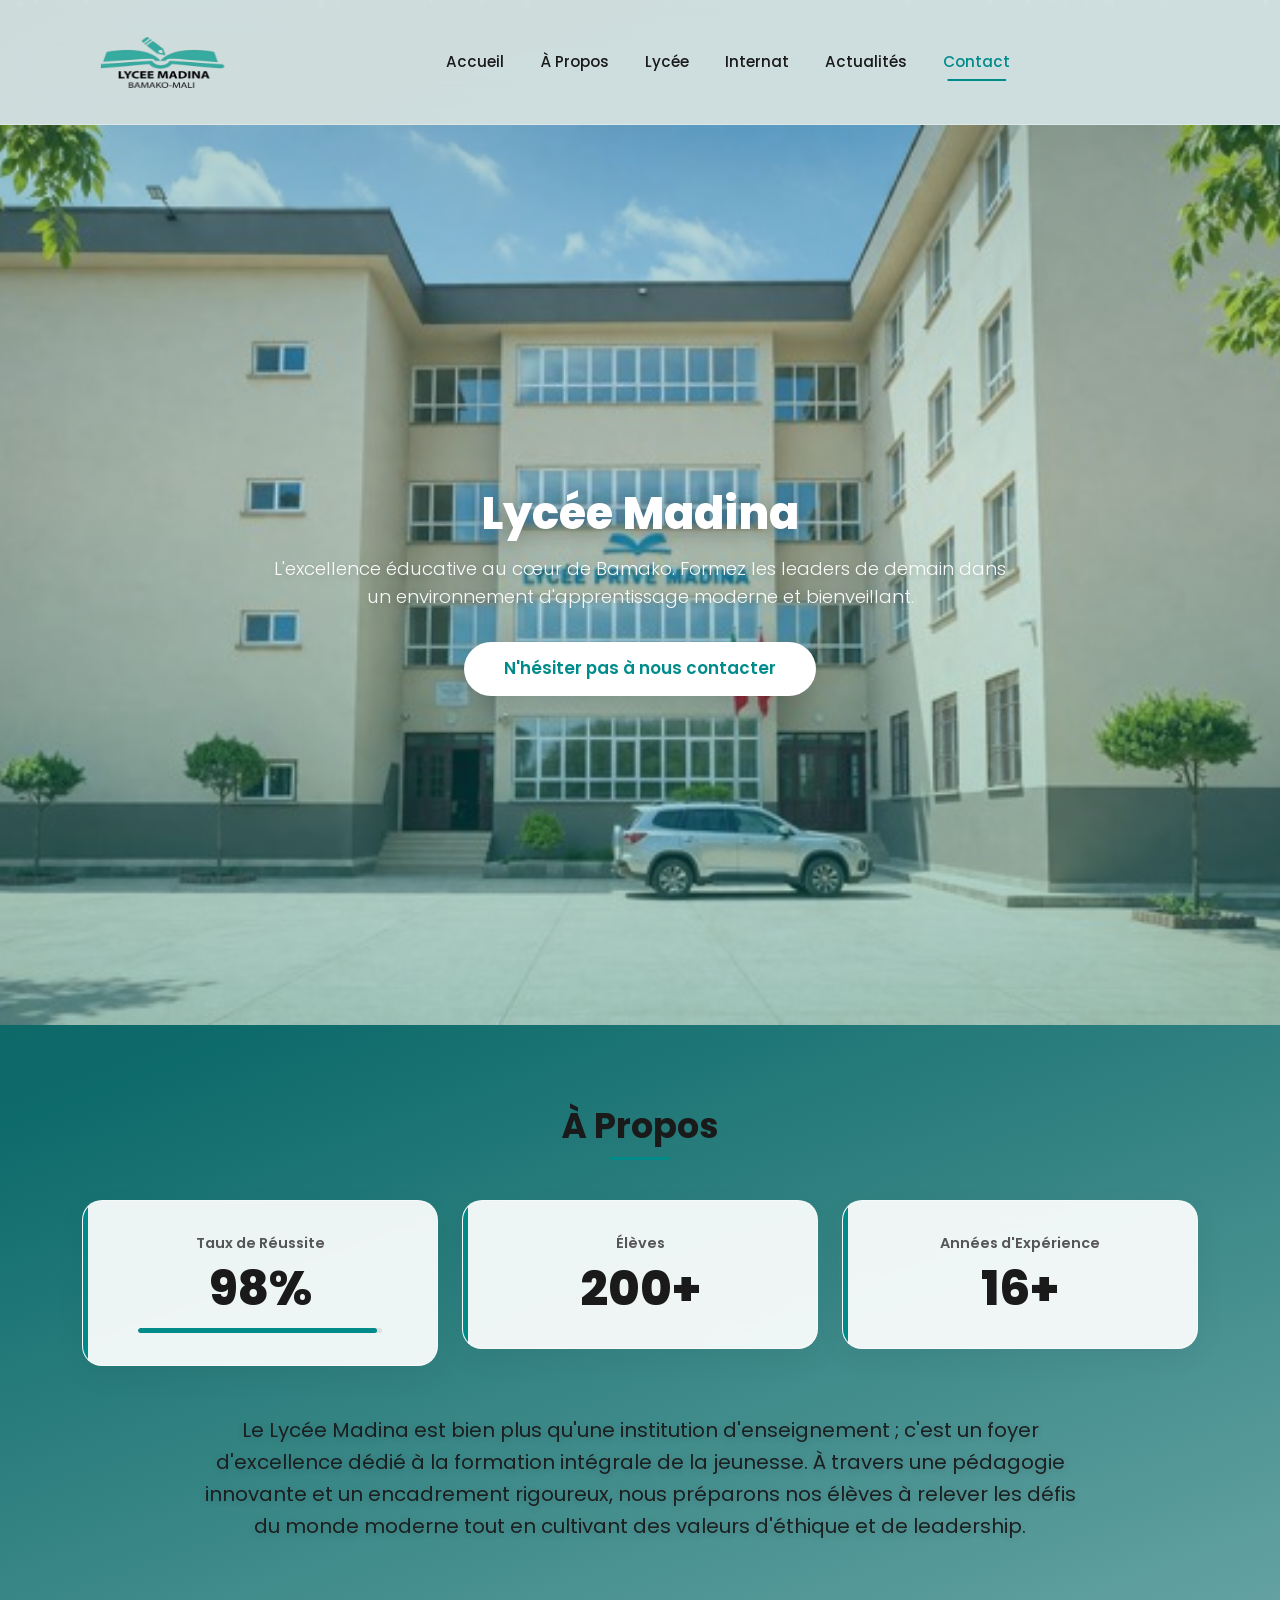
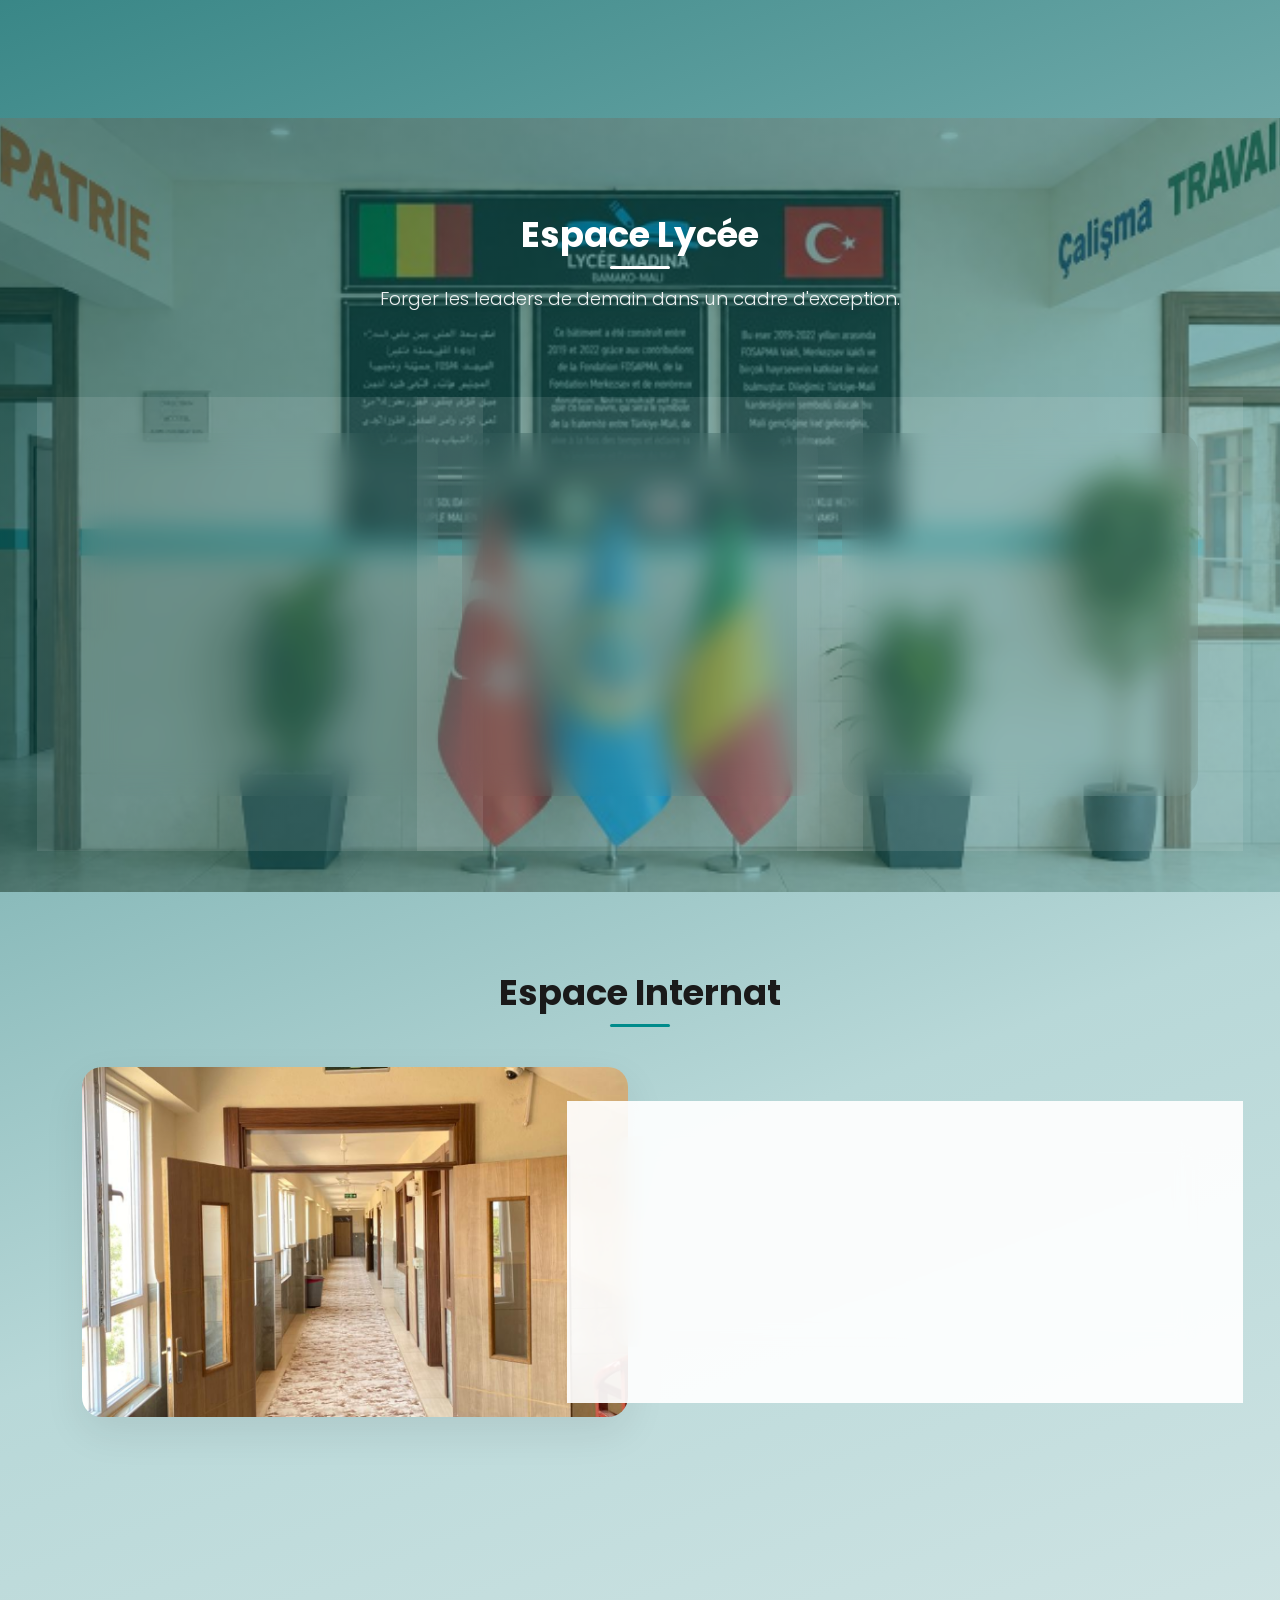
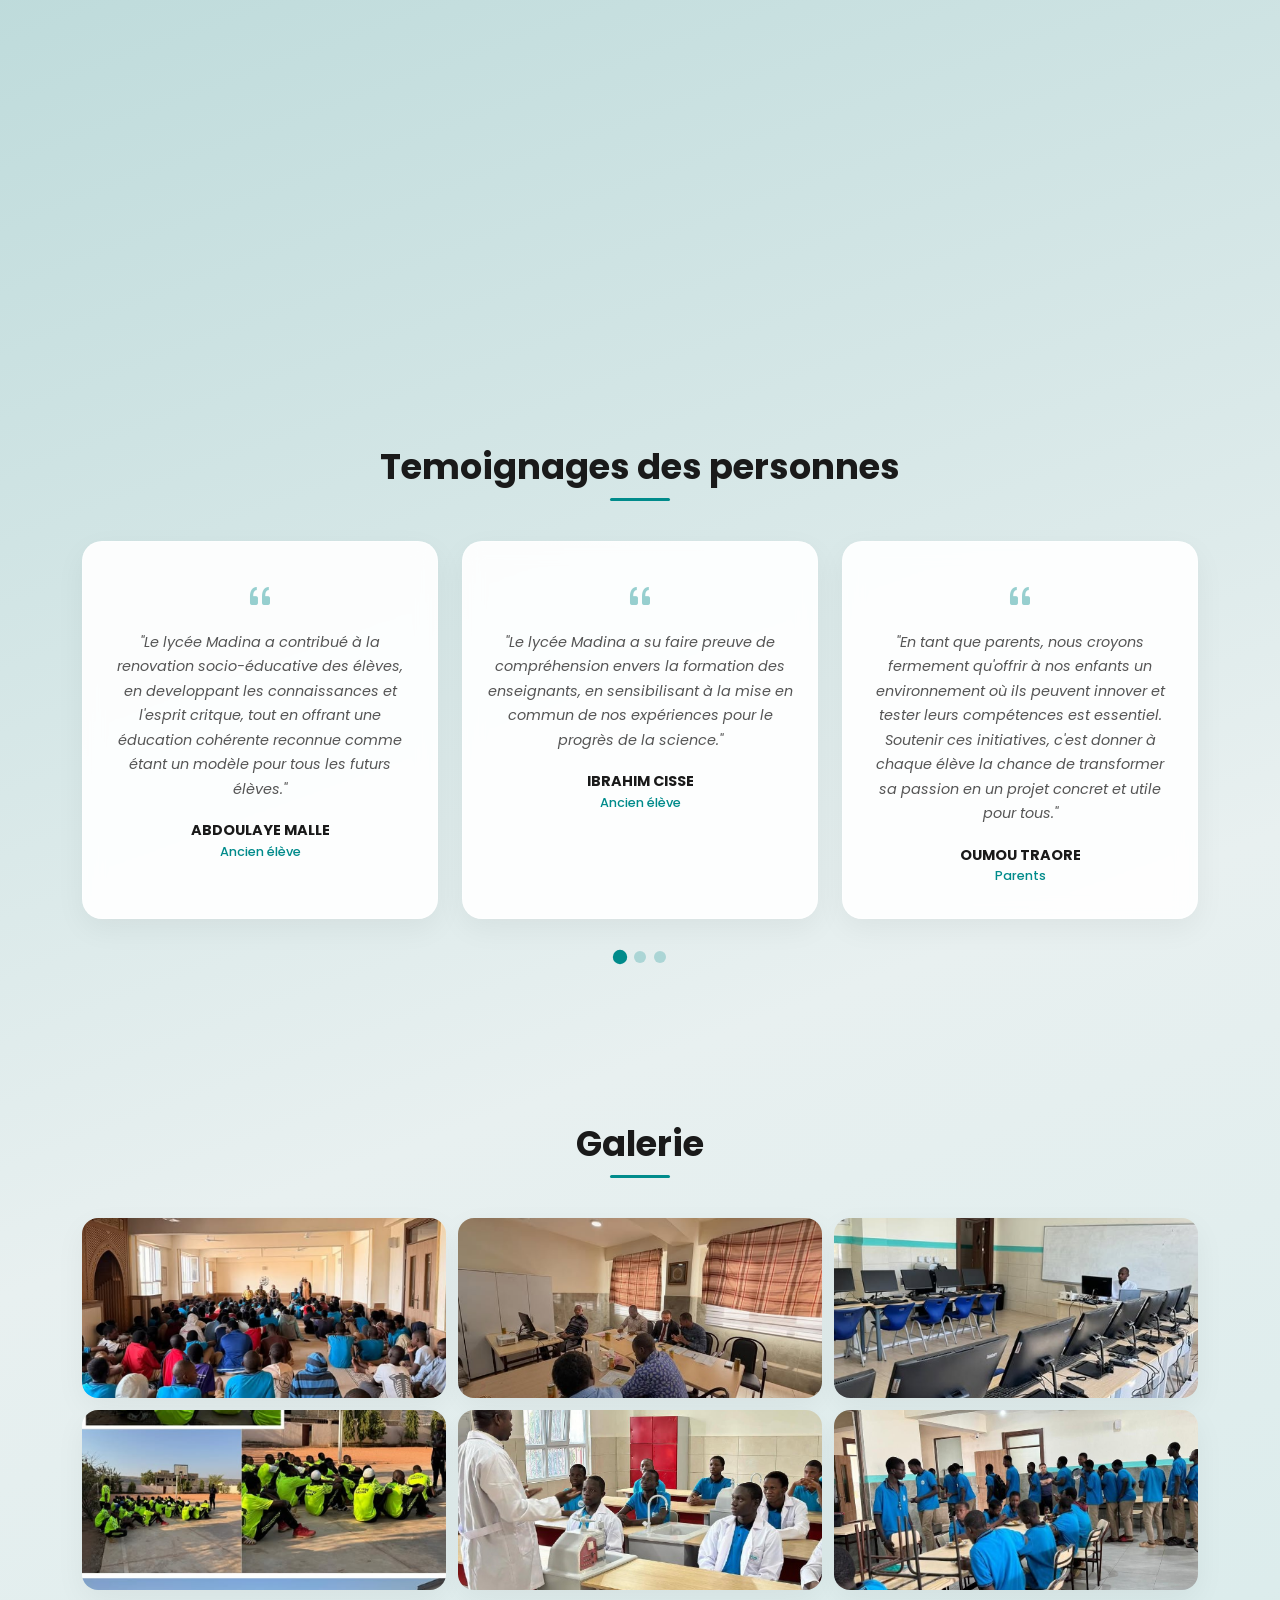
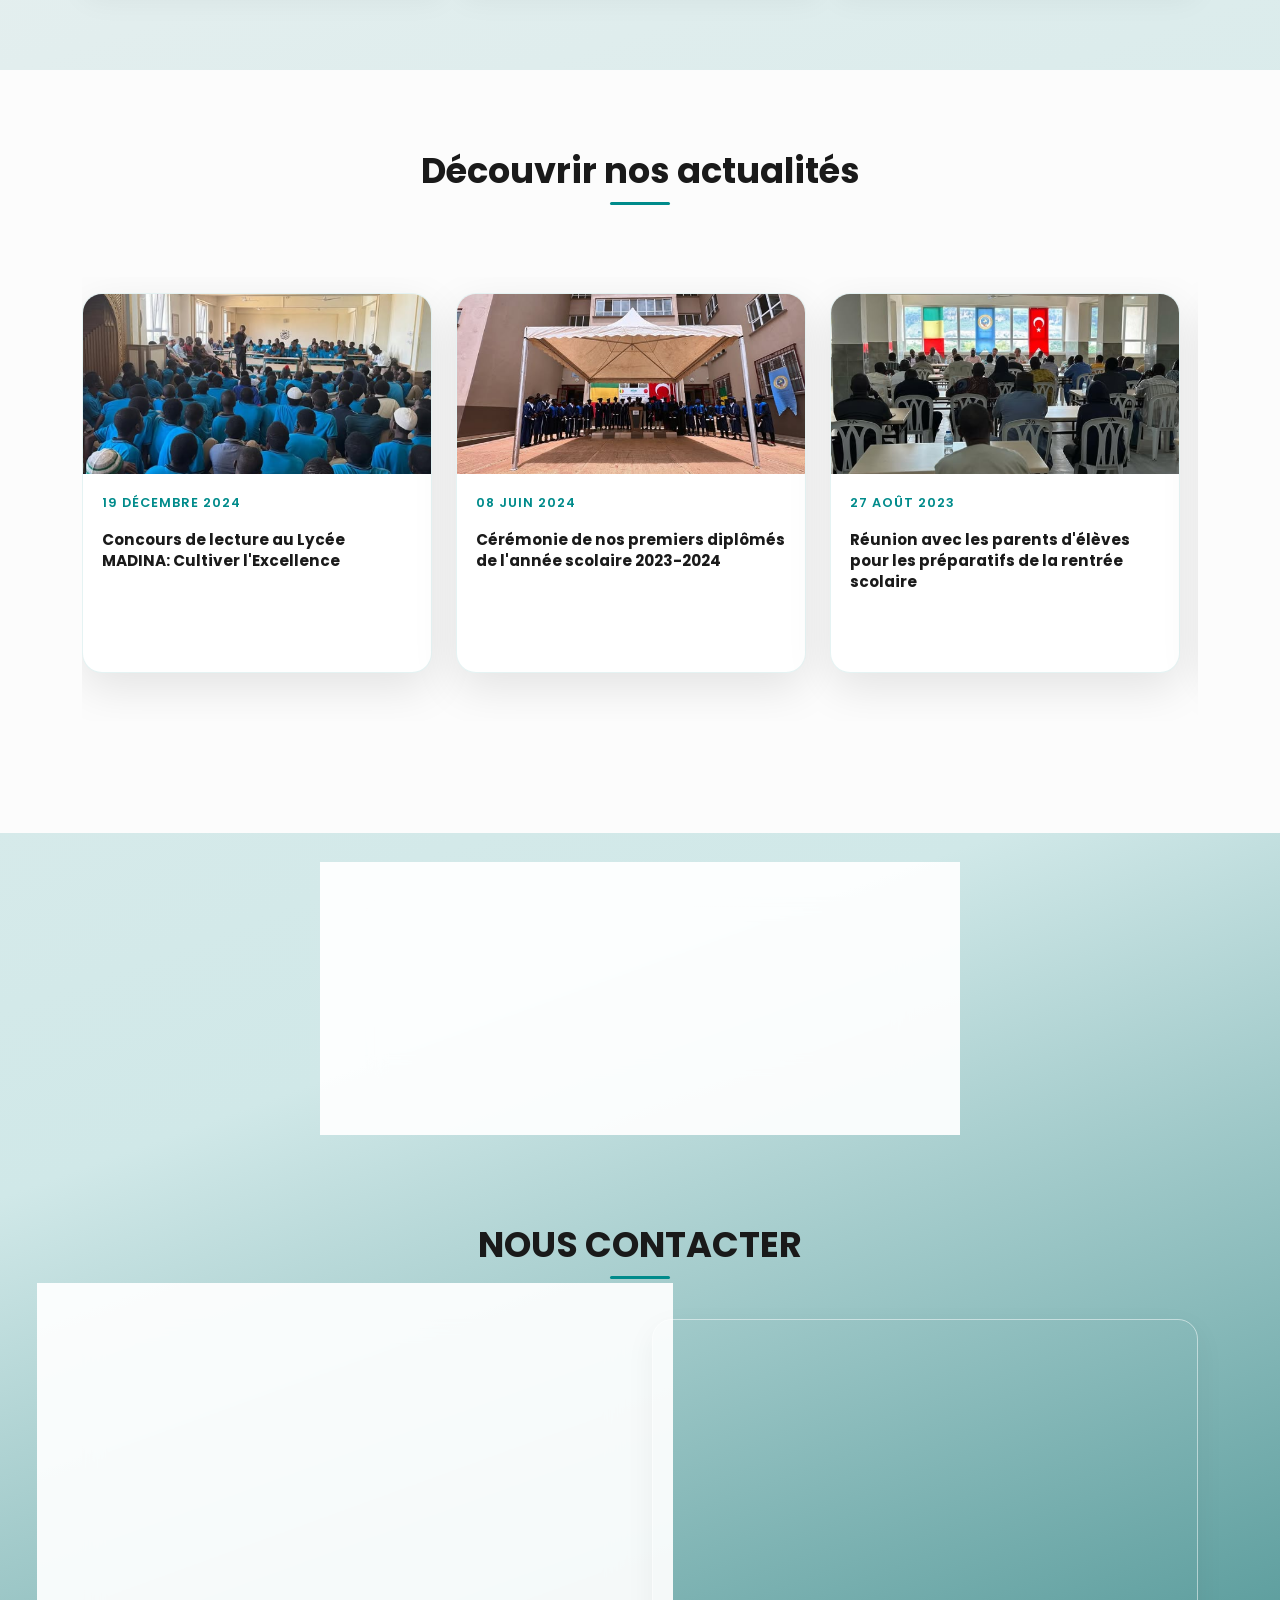
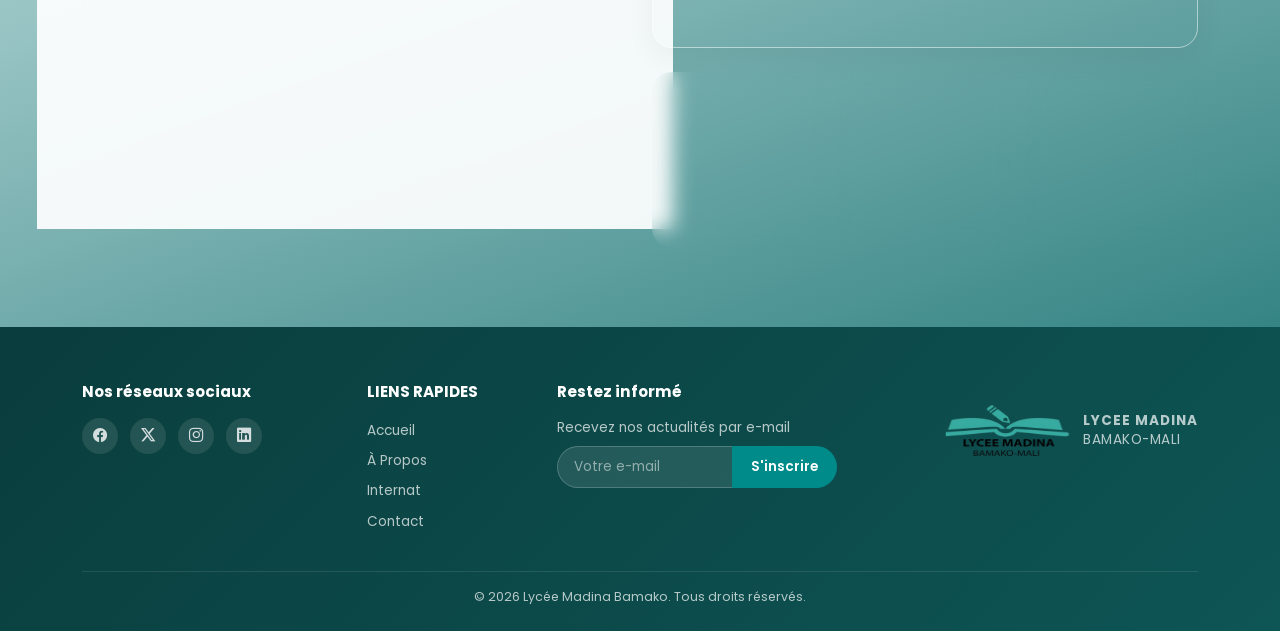
==== index.html @ 1ae2dd54 "Mise à jour du site Madina" ====
<!DOCTYPE html>
<html lang="fr" dir="ltr">

<head>
  <meta charset="UTF-8">
  <meta name="viewport" content="width=device-width, initial-scale=1.0">
  <title>Lycée Madina Bamako — Excellence Éducative au Mali</title>
  <meta name="description"
    content="Lycée Madina à Bamako, Mali. Meilleure école avec internat, 98% de taux de réussite au Bac. Inscriptions ouvertes pour l'année scolaire.">
  <meta name="keywords"
    content="Lycée Bamako, Internat Mali, Meilleure école Mali, Lycée Madina, École Bamako, Éducation Mali">
  <meta name="author" content="Lycée Madina">
  <meta name="robots" content="index, follow">
  <link rel="canonical" href="https://www.lyceemadina.ml/">
  <meta property="og:title" content="Lycée Madina Bamako — Excellence Éducative au Mali">
  <meta property="og:description"
    content="Lycée d'excellence à Bamako avec internat. 98% de réussite au Bac, 1500+ élèves, 30+ années d'expérience.">
  <meta property="og:type" content="website">
  <meta property="og:locale" content="fr_ML">
  <!-- Bootstrap 5.3 CSS -->
  <link href="https://cdn.jsdelivr.net/npm/bootstrap@5.3.3/dist/css/bootstrap.min.css" rel="stylesheet">
  <!-- Bootstrap Icons -->
  <link href="https://cdn.jsdelivr.net/npm/bootstrap-icons@1.11.3/font/bootstrap-icons.min.css" rel="stylesheet">
  <!-- Google Fonts — Poppins -->
  <link rel="preconnect" href="https://fonts.googleapis.com">
  <link rel="preconnect" href="https://fonts.gstatic.com" crossorigin>
  <link href="https://fonts.googleapis.com/css2?family=Poppins:wght@300;400;500;600;700;800&display=swap"
    rel="stylesheet">
  <!-- Custom CSS -->
  <link rel="stylesheet" href="style.css">

  <!-- JSON-LD Schema.org — EducationalOrganization -->
  <script type="application/ld+json">
  {
    "@context": "https://schema.org",
    "@type": "EducationalOrganization",
    "name": "Lycée Madina",
    "description": "Lycée d'excellence à Bamako, Mali. Internat, programmes académiques de haut niveau, et 98% de taux de réussite au Baccalauréat.",
    "url": "https://www.lyceemadina.ml",
    "address": {
      "@type": "PostalAddress",
      "streetAddress": "Samako, Bamako",
      "addressLocality": "Bamako",
      "addressCountry": "ML"
    },
    "telephone": "+223 79 22 84 52",
    "email": "info@gmail.com",
    "foundingDate": "1994",
    "numberOfStudents": "1500",
    "areaServed": "Mali"
  }
  </script>
</head>

<body>

  <!-- Preloader -->
  <div class="preloader" id="preloader">
    <div class="preloader-spinner"></div>
  </div>

  <!-- Floating Particles -->
  <div class="particles-container" id="particles" aria-hidden="true"></div>

  <!-- ============================================================
       NAVBAR
       ============================================================ -->
  <nav class="navbar navbar-expand-lg navbar-madina sticky-top" id="mainNav" role="navigation"
    aria-label="Navigation principale">
    <div class="container">
      <a class="navbar-brand d-flex align-items-center" href="#accueil">
        <img src="Images/logo/logo-removebg-4" alt="Logo Lycée Madina Bamako Mali" class="navbar-brand-logo" width="55"
          height="55">
      </a>
      <button class="navbar-toggler" type="button" data-bs-toggle="collapse" data-bs-target="#navbarNav"
        aria-controls="navbarNav" aria-expanded="false" aria-label="Ouvrir le menu de navigation">
        <i class="bi bi-list"></i>
      </button>
      <div class="collapse navbar-collapse justify-content-center" id="navbarNav">
        <ul class="navbar-nav gap-1">
          <li class="nav-item">
            <a class="nav-link active" href="#accueil" id="nav-accueil">Accueil</a>
          </li>
          <li class="nav-item">
            <a class="nav-link" href="#apropos" id="nav-apropos">À Propos</a>
          </li>
          <li class="nav-item">
            <a class="nav-link" href="#lycee" id="nav-lycee">Lycée</a>
          </li>
          <li class="nav-item">
            <a class="nav-link" href="#internat" id="nav-internat">Internat</a>
          </li>
          <li class="nav-item">
            <a class="nav-link" href="#actualites" id="nav-actualites">Actualités</a>
          </li>
          <li class="nav-item">
            <a class="nav-link" href="#contact" id="nav-contact">Contact</a>
          </li>
        </ul>
      </div>
    </div>
  </nav>

  <!-- ============================================================
       HERO SECTION
       ============================================================ -->
  <section class="hero-section section-wrapper" id="accueil" aria-label="Section d'accueil">
    <img src="Images/ilyceechat/bati-removebg-preview.png" alt="Vue aérienne du Lycée Madina Bamako" class="hero-bg" width="1920"
      height="1080">
    <div class="hero-overlay"></div>
    <div class="hero-content">
      <h1>Lycée Madina</h1>
      <p>L'excellence éducative au cœur de Bamako. Formez les leaders de demain dans un environnement d'apprentissage
        moderne et bienveillant.</p>
      <a href="#contact" class="btn-hero" id="btn-hero-inscription">N'hésiter pas à nous contacter</a>
    </div>
  </section>

  <!-- ============================================================
       À PROPOS — Stats Section
       ============================================================ -->
  <section class="stats-section section-wrapper" id="apropos" aria-label="À propos du lycée">
    <div class="container">
      <h2 class="section-title fade-in-up">À Propos</h2>
      <div class="row g-4 justify-content-center">
        <div class="col-md-4 col-sm-6">
          <div class="stat-card fade-in-up">
            <div class="stat-label">Taux de Réussite</div>
            <div class="stat-number" data-target="98">0%</div>
            <div class="stat-bar">
              <div class="stat-bar-fill" data-width="98"></div>
            </div>
          </div>
        </div>
        <div class="col-md-4 col-sm-6">
          <div class="stat-card fade-in-up">
            <div class="stat-label">Élèves</div>
            <div class="stat-number" data-target="200">0+</div>
          </div>
        </div>
        <div class="col-md-4 col-sm-6">
          <div class="stat-card fade-in-up">
            <div class="stat-label">Années d'Expérience</div>
            <div class="stat-number" data-target="16">0+</div>
        </div>
      </div>
      <!-- Descriptive Text -->
      <div class="row mt-5">
        <div class="col-12 text-center fade-in-up" style="transition-delay: 0.4s;">
          <p class="section-paragraph mx-auto" style="max-width: 900px; font-size: 1.25rem; line-height: 1.6; color: var(--text-main); font-weight: 400;">
            Le Lycée Madina est bien plus qu'une institution d'enseignement ; c'est un foyer d'excellence dédié à la formation intégrale de la jeunesse. À travers une pédagogie innovante et un encadrement rigoureux, nous préparons nos élèves à relever les défis du monde moderne tout en cultivant des valeurs d'éthique et de leadership.
          </p>
        </div>
      </div>
    </div>
  </section>

  <!-- ============================================================
       ESPACE LYCÉE 360 (VITRINE)
       ============================================================ -->
  <section class="lycee-360-section section-wrapper" id="lycee" aria-label="Espace Lycée">
    <!-- Vue d'Entrée (Hero) -->
    <div class="lycee-hero-bg">
      <img src="Images/ilyceechat/loghist-removebg-preview.png" alt="Vue aérienne du campus" loading="lazy">
      <div class="lycee-hero-overlay"></div>
    </div>
    
    <div class="container lycee-360-container">
      <div class="lycee-intro text-center fade-in-up">
        <h2 class="section-title section-title-white" style="margin-bottom: 1rem;">Espace Lycée</h2>
        <p class="section-paragraph mx-auto" style="max-width: 600px; color: #f8f9fa;">
          Forger les leaders de demain dans un cadre d'exception.
        </p>
      </div>

      <div class="row g-4 justify-content-center mt-4">
        <!-- Pilier 1 : Programmes Académiques -->
        <div class="col-lg-4 col-md-12">
          <div class="lycee-glass-card fade-in-up">
            <div class="card-icon">
              <i class="bi bi-journal-bookmark-fill"></i>
            </div>
            <h5>Programmes Académiques</h5>
            <p>Filières d'excellence (TSE & TSExp) conçues pour révéler le meilleur potentiel de chaque étudiant.</p>
            <a href="direction.html" class="card-action">Découvrir <i class="bi bi-arrow-right"></i></a>
          </div>
        </div>
        <!-- Pilier 2 : Installations Modernes -->
        <div class="col-lg-4 col-md-12">
          <div class="lycee-glass-card fade-in-up" style="transition-delay: 0.15s;">
            <div class="card-icon">
              <i class="bi bi-display"></i>
            </div>
            <h5>Installations Modernes</h5>
            <p>Infrastructures de pointe : Laboratoires connectés, salles multimédias et espaces collaboratifs pour une immersion technologique totale.</p>
            <a href="installations.html" class="card-action">Découvrir <i class="bi bi-arrow-right"></i></a>
          </div>
        </div>
        <!-- Pilier 3 : Réalisations -->
        <div class="col-lg-4 col-md-12">
          <div class="lycee-glass-card fade-in-up" style="transition-delay: 0.3s;">
            <div class="card-icon">
              <i class="bi bi-award"></i>
            </div>
            <h5>Réalisations & Palmarès</h5>
            <p>L'excellence certifiée : Un taux de réussite majeur au Baccalauréat National et un suivi pédagogique de haut niveau.</p>
            <a href="palmares.html" class="card-action">Découvrir <i class="bi bi-arrow-right"></i></a>
          </div>
        </div>
      </div>
    </div>
  </section>

  <!-- ============================================================
       ESPACE INTERNAT
       ============================================================ -->
  <section class="internat-section section-wrapper" id="internat" aria-label="Espace Internat">
    <div class="container">
      <h2 class="section-title fade-in-up">Espace Internat</h2>
      <div class="row g-4 align-items-center">
        <div class="col-lg-6">
          <div class="internat-img-wrapper fade-in-up">
            <img src="Images/Internat/balcon1-removebg-preview.png" alt="Bâtiment de l'internat du Lycée Madina" width="600" height="350"
              loading="lazy">
          </div>
        </div>
        <div class="col-lg-6">
          <div class="internat-text-card fade-in-up">
            <p>Le Lycée Madina dispose d'installations d'internat de haut standing, avec des dortoirs modernes, un
              réfectoire et des espaces de vie conçus pour offrir aux élèves un cadre d'apprentissage et de vie
              exceptionnel. L'internat favorise l'autonomie et la réussite scolaire dans un environnement sécurisé et
              bienveillant.</p>
          </div>
        </div>
      </div>

      <!-- Galerie Interactive de l'Internat -->
      <div class="internat-gallery-container mt-5 fade-in-up">
        <h3 class="mb-4 text-center" style="font-weight: 700;">Aperçu de notre Internat</h3>
        <div class="internat-masonry" id="internatMasonry">
          <div class="internat-masonry-item gsap-stagger-item" data-bs-toggle="modal" data-bs-target="#lightboxModal" role="button" aria-label="Voir l'image en grand">
            <img src="Images/Internat/armoire3-removebg-preview.png" alt="Dortoirs modernes" loading="lazy">
            <div class="gallery-item-overlay"><i class="bi bi-zoom-in"></i></div>
          </div>
          <div class="internat-masonry-item gsap-stagger-item" data-bs-toggle="modal" data-bs-target="#lightboxModal" role="button" aria-label="Voir l'image en grand">
            <img src="Images/Internat/refec1-removebg-preview.png" alt="Réfectoire" loading="lazy">
            <div class="gallery-item-overlay"><i class="bi bi-zoom-in"></i></div>
          </div>
          <div class="internat-masonry-item gsap-stagger-item" data-bs-toggle="modal" data-bs-target="#lightboxModal" role="button" aria-label="Voir l'image en grand">
            <img src="Images/Priere/mosquee2-removebg-preview.png" alt="Espace de vie commune" loading="lazy">
            <div class="gallery-item-overlay"><i class="bi bi-zoom-in"></i></div>
          </div>
          <div class="internat-masonry-item gsap-stagger-item" data-bs-toggle="modal" data-bs-target="#lightboxModal" role="button" aria-label="Voir l'image en grand">
            <img src="Images/Internat/lit2-removebg-preview.png" alt="Chambres étudiantes" loading="lazy">
            <div class="gallery-item-overlay"><i class="bi bi-zoom-in"></i></div>
          </div>
          <div class="internat-masonry-item gsap-stagger-item" data-bs-toggle="modal" data-bs-target="#lightboxModal" role="button" aria-label="Voir l'image en grand">
            <img src="Images/Internat/internat1-removebg-preview.png" alt="Salles d'étude" loading="lazy">
            <div class="gallery-item-overlay"><i class="bi bi-zoom-in"></i></div>
          </div>
          <div class="internat-masonry-item gsap-stagger-item" data-bs-toggle="modal" data-bs-target="#lightboxModal" role="button" aria-label="Voir l'image en grand">
            <img src="Images/Salleinformatique/infirmerie-removebg-preview.png" alt="Activités à l'internat" loading="lazy">
            <div class="gallery-item-overlay"><i class="bi bi-zoom-in"></i></div>
          </div>
        </div>

        <div class="text-center mt-5">
          <button type="button" class="btn-immersive-trigger fade-in-up" id="btnImmersiveGallery" aria-label="Consulter plus d'images">
            Consulter plus d'images
          </button>
        </div>
      </div>
    </div>
  </section>

  <!-- ============================================================
       IMMERSIVE HORIZONTAL GALLERY (INTERNAT)
       ============================================================ -->
  <div class="immersive-overlay" id="immersiveGalleryOverlay" aria-hidden="true" role="dialog" aria-modal="true">
    <button class="immersive-close" id="immersiveCloseBtn" aria-label="Fermer la galerie">
      <svg width="32" height="32" viewBox="0 0 24 24" fill="none" stroke="currentColor" stroke-width="2" stroke-linecap="round" stroke-linejoin="round">
        <line x1="18" y1="6" x2="6" y2="18"></line>
        <line x1="6" y1="6" x2="18" y2="18"></line>
      </svg>
    </button>
    <div class="immersive-scroller" id="immersiveScroller">
      <div class="immersive-item">
        <img src="Images/Internat/wc-removebg-preview.png" alt="Environnement moderne" loading="lazy">
      </div>
      <div class="immersive-item">
        <img src="Images/Internat/infirmerie2-removebg-preview.png" alt="Espaces de vie" loading="lazy">
      </div>
      <div class="immersive-item">
        <img src="Images/Internat/cuisine1-removebg-preview.png" alt="Chambres équipées" loading="lazy">
      </div>
      <div class="immersive-item">
        <img src="Images/Priere/mosquee-removebg-preview.png" alt="Salles d'étude du soir" loading="lazy">
      </div>
      <div class="immersive-item">
        <img src="Images/sport/foot-removebg-preview.png" alt="Extérieurs de l'internat" loading="lazy">
      </div>
    </div>
  </div>

  <!-- ============================================================
       TEMOIGNAGE DES PERSONNES
       ============================================================ -->
  <section class="testimonials-section section-wrapper" id="temoignages" aria-label="Témoignages">
    <div class="container">
      <h2 class="section-title fade-in-up">Temoignages des personnes  </h2>

      <!-- Desktop: 3 cards row -->
      <div class="row g-4 d-none d-md-flex fade-in-up" id="testimonials-desktop">
        <div class="col-md-4">
          <div class="testimonial-card">
            <div class="quote-icon"><i class="bi bi-quote"></i></div>
            <p class="testimonial-text">"Le lycée Madina a contribué à la renovation socio-éducative des élèves, en developpant les connaissances et l'esprit critque, tout en offrant une éducation cohérente reconnue comme étant un modèle pour tous les futurs élèves."</p>
            <div class="testimonial-author">ABDOULAYE MALLE</div>
            <div class="testimonial-role">Ancien élève</div>
          </div>
        </div>
        <div class="col-md-4">
          <div class="testimonial-card">
            <div class="quote-icon"><i class="bi bi-quote"></i></div>
            <p class="testimonial-text">"Le lycée Madina a su faire preuve de compréhension envers la formation des enseignants, en sensibilisant à la mise en commun de nos expériences pour le progrès de la science."</p>
            <div class="testimonial-author">IBRAHIM CISSE</div>
            <div class="testimonial-role">Ancien élève</div>
          </div>
        </div>
        <div class="col-md-4">
          <div class="testimonial-card">
            <div class="quote-icon"><i class="bi bi-quote"></i></div>
            <p class="testimonial-text">"En tant que parents, nous croyons fermement qu'offrir à nos enfants un environnement où ils peuvent innover et tester leurs compétences est essentiel. Soutenir ces initiatives, c'est donner à chaque élève la chance de transformer sa passion en un projet concret et utile pour tous."</p>
            <div class="testimonial-author">OUMOU TRAORE</div>
            <div class="testimonial-role">Parents</div>
          </div>
        </div>
      </div>

      <!-- Mobile: Carousel -->
      <div class="d-md-none fade-in-up">
        <div id="testimonialCarousel" class="carousel slide" data-bs-ride="carousel">
          <div class="carousel-inner">
            <div class="carousel-item active">
              <div class="testimonial-card mx-3">
                <div class="quote-icon"><i class="bi bi-quote"></i></div>
                <p class="testimonial-text">"Le lycée Madina a contribué à la renovation socio-éducative des élèves, en developpant les connaissances et l'esprit critque, tout en offrant une éducation cohérente reconnue comme étant un modèle pour tous les futurs élèves."</p>
                <div class="testimonial-author">ABDOULAYE MALLE</div>
                <div class="testimonial-role">Ancien élève</div>
              </div>
            </div>
            <div class="carousel-item">
              <div class="testimonial-card mx-3">
                <div class="quote-icon"><i class="bi bi-quote"></i></div>
                <p class="testimonial-text">"Le lycée Madina a su faire preuve de compréhension envers la formation des enseignants, en sensibilisant à la mise en commun de nos expériences pour le progrès de la science."</p>
                <div class="testimonial-author">IBRAHIM CISSE</div>
                <div class="testimonial-role">Ancien élève</div>
              </div>
            </div>
            <div class="carousel-item">
              <div class="testimonial-card mx-3">
                <div class="quote-icon"><i class="bi bi-quote"></i></div>
                <p class="testimonial-text">"En tant que parents, nous croyons fermement qu'offrir à nos enfants un environnement où ils peuvent innover et tester leurs compétences est essentiel. Soutenir ces initiatives, c'est donner à chaque élève la chance de transformer sa passion en un projet concret et utile pour tous."</p>
                <div class="testimonial-author">OUMOU TRAORE</div>
                <div class="testimonial-role">Parents</div>
              </div>
            </div>
          </div>
          <div class="carousel-indicators-custom" role="tablist" aria-label="Indicateurs du carousel de témoignages">
            <button type="button" data-bs-target="#testimonialCarousel" data-bs-slide-to="0" class="active"
              aria-current="true" aria-label="Témoignage 1"></button>
            <button type="button" data-bs-target="#testimonialCarousel" data-bs-slide-to="1"
              aria-label="Témoignage 2"></button>
            <button type="button" data-bs-target="#testimonialCarousel" data-bs-slide-to="2"
              aria-label="Témoignage 3"></button>
          </div>
        </div>
      </div>

      <!-- Desktop dots -->
      <div class="carousel-indicators-custom d-none d-md-flex fade-in-up">
        <button type="button" class="active" aria-label="Page 1"></button>
        <button type="button" aria-label="Page 2"></button>
        <button type="button" aria-label="Page 3"></button>
      </div>
    </div>
  </section>

  <!-- ============================================================
       GALLERY
       ============================================================ -->
  <section class="gallery-section section-wrapper" id="galerie" aria-label="Galerie photo">
    <div class="container">
      <h2 class="section-title fade-in-up">Galerie</h2>
      <div class="gallery-grid fade-in-up">
        <div class="gallery-item" data-bs-toggle="modal" data-bs-target="#lightboxModal" role="button"
          aria-label="Voir l'image en grand">
          <img src="Images/Eleves/1-removebg-preview.png" alt="Élèves du Lycée Madina en classe" loading="lazy" width="400"
            height="300">
          <div class="gallery-item-overlay"><i class="bi bi-zoom-in"></i></div>
        </div>
        <div class="gallery-item" data-bs-toggle="modal" data-bs-target="#lightboxModal" role="button"
          aria-label="Voir l'image en grand">
          <img src="Images/Reunionprof/1-removebg-preview.png" alt="Réunion des professeurs" loading="lazy" width="400" height="300">
          <div class="gallery-item-overlay"><i class="bi bi-zoom-in"></i></div>
        </div>
        <div class="gallery-item" data-bs-toggle="modal" data-bs-target="#lightboxModal" role="button"
          aria-label="Voir l'image en grand">
          <img src="Images/Salleinformatique/photo-removebg-preview.png" alt="Salle informatique du lycée" loading="lazy" width="400"
            height="300">
          <div class="gallery-item-overlay"><i class="bi bi-zoom-in"></i></div>
        </div>
        <div class="gallery-item" data-bs-toggle="modal" data-bs-target="#lightboxModal" role="button"
          aria-label="Voir l'image en grand">
          <img src="Images/sport/eps-removebg-preview.png" alt="Activités sportives au lycée" loading="lazy" width="400" height="300">
          <div class="gallery-item-overlay"><i class="bi bi-zoom-in"></i></div>
        </div>
        <div class="gallery-item" data-bs-toggle="modal" data-bs-target="#lightboxModal" role="button"
          aria-label="Voir l'image en grand">
          <img src="Images/labo/1-removebg-preview.png" alt="Laboratoire scientifique" loading="lazy" width="400" height="300">
          <div class="gallery-item-overlay"><i class="bi bi-zoom-in"></i></div>
        </div>
        <div class="gallery-item" data-bs-toggle="modal" data-bs-target="#lightboxModal" role="button"
          aria-label="Voir l'image en grand">
          <img src="Images/Refectoire/refec1-removebg-preview.png" alt="Réfectoire du lycée" loading="lazy" width="400" height="300">
          <div class="gallery-item-overlay"><i class="bi bi-zoom-in"></i></div>
        </div>
      </div>
    </div>
  </section>

  <!-- Lightbox Modal -->
  <div class="modal fade lightbox-modal" id="lightboxModal" tabindex="-1" aria-label="Image agrandie"
    aria-hidden="true">
    <div class="modal-dialog modal-dialog-centered modal-lg">
      <div class="modal-content">
        <button type="button" class="btn-close" data-bs-dismiss="modal" aria-label="Fermer"></button>
        <div class="modal-body">
          <img src="" alt="Image en grand format" id="lightboxImage">
        </div>
      </div>
    </div>
  </div>

  <!-- ============================================================
       Decouvrir nos actualités
       ============================================================ -->
  <section class="news-section section-wrapper" id="actualites" aria-label="Actualités et événements">
    <div class="container">
      <h2 class="section-title fade-in-up">Découvrir nos actualités </h2>
      <div class="news-scroller-container">
        <div class="news-scroller" id="newsScroller">
          
          <!-- Article 1: 27 Décembre 2025 -->
          <a href="actualite-reunion-profs.html" class="news-card">
            <img src="Images/Reunionprof/2-removebg-preview.png" alt="Réunion Enseignants" class="news-img" loading="lazy">
            <div class="news-body">
              <p class="news-date">27 Décembre 2025</p>
              <h5 class="news-title">Réunion de fin du 1er trimestre - Enseignants du Lycée MADINA</h5>
            </div>
          </a>

          <!-- Article 2: 19 Décembre 2024 -->
          <a href="actualite-concours-lecture.html" class="news-card" style="transition-delay: 0.1s;">
            <img src="Images/Concourslivre/1-removebg-preview.png" alt="Concours lecture" class="news-img" loading="lazy">
            <div class="news-body">
              <p class="news-date">19 Décembre 2024</p>
              <h5 class="news-title">Concours de lecture au Lycée MADINA: Cultiver l'Excellence</h5>
            </div>
          </a>

          <!-- Article 3: 08 Juin 2024 -->
          <a href="actualite-ceremonie-diplomes.html" class="news-card" style="transition-delay: 0.2s;">
            <img src="Images/soutenance/4-removebg-preview.png" alt="Cérémonie Diplômés" class="news-img" loading="lazy">
            <div class="news-body">
              <p class="news-date">08 Juin 2024</p>
              <h5 class="news-title">Cérémonie de nos premiers diplômés de l'année scolaire 2023-2024</h5>
            </div>
          </a>

          <!-- Article 4: 27 Août 2023 -->
          <a href="actualite-reunion-parents.html" class="news-card" style="transition-delay: 0.3s;">
            <img src="Images/reunionParent/reunionparent3-removebg-preview.png" alt="Réunion Parents" class="news-img" loading="lazy">
            <div class="news-body">
              <p class="news-date">27 Août 2023</p>
              <h5 class="news-title">Réunion avec les parents d'élèves pour les préparatifs de la rentrée scolaire</h5>
            </div>
          </a>

          <!-- Article 5: 3 Juin 2023 -->
          <a href="actualite-visite-ambassadeur.html" class="news-card" style="transition-delay: 0.4s;">
            <img src="Images/visiteAmbassadeur/2-removebg-preview.png" alt="Visite Ambassadeur" class="news-img" loading="lazy">
            <div class="news-body">
              <p class="news-date">03 Juin 2023</p>
              <h5 class="news-title">Visite d'excellence: Le lycée MADINA accueille l'Ambassadeur de Türkiye</h5>
            </div>
          </a>

        </div>
      </div>
    </div>
  </section>

  <!-- ============================================================
       NEWSLETTER
       ============================================================ -->
  <section class="newsletter-section section-wrapper" id="newsletter" aria-label="Inscription à la newsletter">
    <div class="container">
      <div class="newsletter-card fade-in-up">
        <h3>Suivez toute l'actualité du lycée</h3>
        <form id="newsletterForm" class="newsletter-input-group" novalidate>
          <input type="email" class="form-control" placeholder="Email" required
            aria-label="Adresse email pour la newsletter" id="newsletter-email">
          <button type="submit" class="btn-newsletter" id="btn-newsletter-send">Envoyez</button>
        </form>
      </div>
    </div>
  </section>

  <!-- ============================================================
       CONTACT
       ============================================================ -->
  <section class="contact-section section-wrapper" id="contact" aria-label="Formulaire de contact">
    <div class="container">
      <h2 class="section-title fade-in-up">NOUS CONTACTER</h2>
      <div class="row g-4">
        <!-- Form -->
        <div class="col-lg-6">
          <div class="contact-form-card fade-in-up">
            <h4 class="mb-4" style="font-weight:700;">Une question? Contactez-nous</h4>
            <form id="contactForm" novalidate>
              <div class="row g-3 mb-3">
                <div class="col-sm-6">
                  <input type="text" class="form-control" placeholder="Nom" required aria-label="Votre nom"
                    id="contact-name">
                </div>
                <div class="col-sm-6">
                  <input type="text" class="form-control" placeholder="Prénom" aria-label="Votre prénom"
                    id="contact-firstname">
                </div>
              </div>
              <div class="mb-3">
                <input type="email" class="form-control" placeholder="Email" required aria-label="Votre adresse email"
                  id="contact-email">
              </div>
              <div class="mb-3">
                <textarea class="form-control" rows="4" placeholder="Message" required aria-label="Votre message"
                  id="contact-message"></textarea>
              </div>
              <button type="submit" class="btn-submit" id="btn-contact-submit">Soumettre</button>
            </form>
          </div>
        </div>
        <!-- Map -->
        <div class="col-lg-6">
          <div class="map-wrapper fade-in-up mb-4">
            <iframe
              src="https://www.google.com/maps/embed?pb=!1m18!1m12!1m3!1d3889.344406180562!2d-8.030734824043685!3d12.63861758765416!2m3!1f0!2f0!3f0!3m2!1i1024!2i768!4f13.1!3m3!1m2!1s0xe51cd2c114ad673%3A0xa3ad71053146c22!2sLYCEE%20PRIVE%20MADINA!5e0!3m2!1sfr!2sml!4v1712521200000!5m2!1sfr!2sml"
              allowfullscreen="" loading="lazy" referrerpolicy="no-referrer-when-downgrade"
              title="Localisation du Lycée Madina sur Google Maps"></iframe>
          </div>
          <div class="row g-3">
            <div class="col-4">
              <div class="contact-info-card fade-in-up">
                <div class="info-icon"><i class="bi bi-telephone-fill"></i></div>
                <h6>Phone</h6>
                <p>+223 79 22 84 52</p>
              </div>
            </div>
            <div class="col-4">
              <div class="contact-info-card fade-in-up">
                <div class="info-icon"><i class="bi bi-envelope-fill"></i></div>
                <h6>Email</h6>
                <p>madina@gmail.com</p>
              </div>
            </div>
            <div class="col-4">
              <a href="https://maps.app.goo.gl/oY8iBrjbrxM8VoXd8?g_st=ic" target="_blank" class="address-link" style="text-decoration: none; color: inherit;">
                <div class="contact-info-card fade-in-up">
                  <div class="info-icon"><i class="bi bi-geo-alt-fill"></i></div>
                  <h6>Addresse</h6>
                  <p>Samanko, Bamako-Ml</p>
                </div>
              </a>
            </div>
          </div>
        </div>
      </div>
    </div>
  </section>

  <!-- ============================================================
       FOOTER
       ============================================================ -->
  <footer class="footer-section" role="contentinfo" aria-label="Pied de page">
    <div class="container">
      <div class="row g-4">
        <!-- Social -->
        <div class="col-lg-3 col-md-6">
          <h6>Nos réseaux sociaux</h6>
          <div class="footer-social">
            <a href="https://www.facebook.com/share/1CJzW5TTKQ/?mibextid=wwXIfr" aria-label="Facebook"><i class="bi bi-facebook"></i></a>
            <a href="#" aria-label="Twitter"><i class="bi bi-twitter-x"></i></a>
            <a href="https://www.instagram.com/lycee.prive.madina?igsh=MXFsdndqc3EyNGV0cg==" aria-label="Instagram"><i class="bi bi-instagram"></i></a>
            <a href="#" aria-label="LinkedIn"><i class="bi bi-linkedin"></i></a>
          </div>
        </div>
        <!-- Quick Links -->
        <div class="col-lg-2 col-md-6">
          <h6>LIENS RAPIDES</h6>
          <ul class="footer-links">
            <li><a href="#accueil">Accueil</a></li>
            <li><a href="#apropos">À Propos</a></li>
            <li><a href="#internat">Internat</a></li>
            <li><a href="#contact">Contact</a></li>
          </ul>
        </div>
        <!-- Newsletter Signup -->
        <div class="col-lg-4 col-md-6 footer-newsletter">
          <h6>Restez informé</h6>
          <p class="mb-2">Recevez nos actualités par e-mail</p>
          <div class="input-group">
            <input type="email" class="form-control" placeholder="Votre e-mail"
              aria-label="Email pour la newsletter en pied de page" id="footer-newsletter-email">
            <button class="btn" type="button" id="btn-footer-signup">S'inscrire</button>
          </div>
        </div>
        <!-- Logo -->
        <div class="col-lg-3 col-md-6">
          <div class="footer-logo-block">
            <img src="Images/logo/logo-removebg-4" alt="Logo Lycée Madina" class="footer-logo-img"
              loading="lazy">
            <div class="footer-logo-text">
              <p class="footer-brand-name">LYCEE MADINA</p>
              <p class="footer-brand-location">BAMAKO-MALI</p>
            </div>
          </div>
        </div>
      </div>
      <div class="footer-divider text-center">
        <p class="mb-0" style="font-size:0.78rem;">&copy; 2026 Lycée Madina Bamako. Tous droits réservés.</p>
      </div>
    </div>
  </footer>

  <!-- Scroll-to-top -->
  <button class="scroll-top-btn" id="scrollTopBtn" aria-label="Retour en haut de page">
    <i class="bi bi-chevron-up"></i>
  </button>

  <!-- Bootstrap 5.3 JS -->
  <script src="https://cdn.jsdelivr.net/npm/bootstrap@5.3.3/dist/js/bootstrap.bundle.min.js"></script>

  <!-- GSAP & ScrollTrigger -->
  <script src="https://cdnjs.cloudflare.com/ajax/libs/gsap/3.12.2/gsap.min.js"></script>
  <script src="https://cdnjs.cloudflare.com/ajax/libs/gsap/3.12.2/ScrollTrigger.min.js"></script>

  <!-- Main JS -->
  <script src="script.js"></script>
</body>

</html>
---- style.css ----
/* ============================================================
   LYCÉE MADINA — Design System & Styles
   ============================================================ */

/* --- Design Tokens --- */
:root {
  --primary-brand: #008B8B;
  --primary-light: #00b3b3;
  --primary-dark: #006666;
  --primary-gradient: linear-gradient(135deg, #008B8B 0%, #00b3b3 100%);
  --surface-glass: rgba(255, 255, 255, 0.8);
  --surface-glass-strong: rgba(255, 255, 255, 0.92);
  --surface-glass-light: rgba(255, 255, 255, 0.5);
  --text-main: #1A1A1A;
  --text-secondary: #555555;
  --text-muted: #888888;
  --text-white: #ffffff;
  --bg-page: linear-gradient(160deg, #0a4d4d 0%, #0e6b6b 15%, #b8d8d8 40%, #e8f0f0 60%, #d0e8e8 80%, #0e6b6b 100%);
  --shadow-soft: 0 10px 30px rgba(0, 0, 0, 0.05);
  --shadow-medium: 0 15px 40px rgba(0, 0, 0, 0.08);
  --shadow-strong: 0 20px 60px rgba(0, 0, 0, 0.12);
  --radius-card: 20px;
  --radius-pill: 50px;
  --radius-input: 12px;
  --transition-smooth: all 0.3s cubic-bezier(0.4, 0, 0.2, 1);
  --font-main: 'Poppins', sans-serif;
}

/* --- Reset & Base --- */
*,
*::before,
*::after {
  margin: 0;
  padding: 0;
  box-sizing: border-box;
}

html {
  scroll-behavior: smooth;
  scroll-padding-top: 90px;
}

body {
  font-family: var(--font-main);
  color: var(--text-main);
  background: var(--bg-page);
  min-height: 100vh;
  overflow-x: hidden;
  position: relative;
}

/* --- Floating Particles Background --- */
.particles-container {
  position: fixed;
  top: 0;
  left: 0;
  width: 100%;
  height: 100%;
  pointer-events: none;
  z-index: 0;
  overflow: hidden;
}

.particle {
  position: absolute;
  border-radius: 50%;
  background: rgba(255, 255, 255, 0.3);
  animation: floatParticle linear infinite;
}

@keyframes floatParticle {
  0% {
    transform: translateY(100vh) scale(0);
    opacity: 0;
  }
  10% {
    opacity: 1;
  }
  90% {
    opacity: 1;
  }
  100% {
    transform: translateY(-10vh) scale(1);
    opacity: 0;
  }
}

/* --- Header / Navbar --- */
.navbar-madina {
  background: var(--surface-glass);
  backdrop-filter: blur(20px);
  -webkit-backdrop-filter: blur(20px);
  border-bottom: 1px solid rgba(255, 255, 255, 0.3);
  padding: 0.6rem 0;
  transition: var(--transition-smooth);
  z-index: 1050;
}

.navbar-madina.scrolled {
  background: var(--surface-glass-strong);
  box-shadow: 0 4px 30px rgba(0, 0, 0, 0.08);
}

.navbar-brand-logo {
  height: 95px;
  width: 160px;
  object-fit: contain;
  transform: scaleX(1.3);
  transition: var(--transition-smooth);
}

.navbar-madina .nav-link {
  font-weight: 500;
  color: var(--text-main);
  font-size: 0.95rem;
  padding: 0.5rem 1rem !important;
  position: relative;
  transition: var(--transition-smooth);
}

.navbar-madina .nav-link:hover,
.navbar-madina .nav-link.active {
  color: var(--primary-brand);
}

.navbar-madina .nav-link.active::after {
  content: '';
  position: absolute;
  bottom: 0;
  left: 50%;
  transform: translateX(-50%);
  width: 60%;
  height: 2px;
  background: var(--primary-brand);
  border-radius: 2px;
}

.navbar-toggler {
  border: none;
  font-size: 1.4rem;
  color: var(--text-main);
  padding: 0.25rem 0.5rem;
}

.navbar-toggler:focus {
  box-shadow: none;
}

/* --- Section Common --- */
.section-wrapper {
  position: relative;
  z-index: 1;
}

.section-title {
  font-weight: 700;
  font-size: 2.2rem;
  color: var(--text-main);
  text-align: center;
  margin-bottom: 2.5rem;
}

.section-title::after {
  content: '';
  display: block;
  width: 60px;
  height: 3px;
  background: var(--primary-brand);
  margin: 10px auto 0;
  border-radius: 3px;
}

/* --- Hero Section --- */
.hero-section {
  position: relative;
  min-height: 100vh;
  display: flex;
  align-items: center;
  justify-content: center;
  overflow: hidden;
}

.hero-bg {
  position: absolute;
  top: 0;
  left: 0;
  width: 100%;
  height: 100%;
  object-fit: cover;
  z-index: 0;
}

.hero-overlay {
  position: absolute;
  top: 0;
  left: 0;
  width: 100%;
  height: 100%;
  background: linear-gradient(
    180deg,
    rgba(0, 100, 100, 0.3) 0%,
    rgba(0, 139, 139, 0.2) 40%,
    rgba(0, 139, 139, 0.35) 100%
  );
  z-index: 1;
}

.hero-content {
  position: relative;
  z-index: 2;
  margin-bottom: 10rem;
  text-align: center;
  color: var(--text-white);
  max-width: 800px;
  padding: 25vh 2rem 2rem; /* Applique un padding en haut pour descendre le texte */
}

.hero-content h1 {
  font-size: 2.8rem;
  font-weight: 800;
  margin-bottom: 1rem;
  text-shadow: 0 4px 20px rgba(0, 0, 0, 0.3);
  line-height: 1.15;
}

.hero-content p {
  font-size: 1.15rem;
  font-weight: 300;
  margin-bottom: 2rem;
  opacity: 0.95;
  text-shadow: 0 2px 10px rgba(0, 0, 0, 0.2);
}

.btn-hero {
  background: var(--text-white);
  color: var(--primary-brand);
  border: none;
  padding: 14px 40px;
  border-radius: var(--radius-pill);
  font-weight: 600;
  font-size: 1.05rem;
  transition: var(--transition-smooth);
  box-shadow: 0 8px 30px rgba(0, 0, 0, 0.15);
  text-decoration: none;
  display: inline-block;
}

.btn-hero:hover {
  transform: scale(1.05);
  box-shadow: 0 12px 40px rgba(0, 0, 0, 0.25);
  color: var(--primary-dark);
  background: var(--text-white);
}

/* --- À Propos / Stats Section --- */
.stats-section {
  padding: 5rem 0;
}

.stat-card {
  background: var(--surface-glass-strong);
  backdrop-filter: blur(10px);
  -webkit-backdrop-filter: blur(10px);
  border-radius: var(--radius-card);
  padding: 2rem 1.5rem;
  text-align: center;
  box-shadow: var(--shadow-soft);
  border: 1px solid rgba(255, 255, 255, 0.5);
  transition: var(--transition-smooth);
  position: relative;
  overflow: hidden;
}

.stat-card::before {
  content: '';
  position: absolute;
  left: 0;
  top: 0;
  height: 100%;
  width: 5px;
  background: var(--primary-brand);
  border-radius: 3px;
}

.stat-card:hover {
  transform: translateY(-5px);
  box-shadow: var(--shadow-medium);
}

.stat-card .stat-label {
  font-size: 0.9rem;
  font-weight: 600;
  color: var(--text-secondary);
  margin-bottom: 0.5rem;
}

.stat-card .stat-number {
  font-size: 3rem;
  font-weight: 800;
  color: var(--text-main);
  line-height: 1.1;
}

.stat-bar {
  width: 80%;
  height: 5px;
  background: #e0e0e0;
  border-radius: 5px;
  margin: 0.75rem auto 0;
  overflow: hidden;
}

.stat-bar-fill {
  height: 100%;
  background: var(--primary-brand);
  border-radius: 5px;
  width: 0;
  transition: width 2s ease;
}

/* --- Espace Lycée 360 Section --- */
.lycee-360-section {
  position: relative;
  min-height: 80vh;
  display: flex;
  align-items: center;
  justify-content: center;
  padding: 6rem 0;
  overflow: hidden;
}

.lycee-hero-bg {
  position: absolute;
  inset: 0;
  z-index: 0;
}

.lycee-hero-bg img {
  width: 100%;
  height: 100%;
  object-fit: cover;
  display: block;
}

.lycee-hero-overlay {
  position: absolute;
  inset: 0;
  background: linear-gradient(
    135deg,
    rgba(0, 80, 80, 0.6) 0%,
    rgba(0, 120, 120, 0.4) 100%
  );
  z-index: 1;
}

.lycee-360-container {
  position: relative;
  z-index: 2;
}

.section-title-white {
  color: #fff !important;
}
.section-title-white::after {
  background: #fff;
}

.lycee-glass-card {
  background: rgba(255, 255, 255, 0.1);
  backdrop-filter: blur(15px);
  -webkit-backdrop-filter: blur(15px);
  border-radius: var(--radius-card);
  padding: 2.5rem 2rem;
  text-align: center;
  border: 1px solid rgba(255, 255, 255, 0.3);
  box-shadow: 0 10px 30px rgba(0, 0, 0, 0.1);
  transition: all 0.4s cubic-bezier(0.25, 1, 0.5, 1);
  height: 100%;
  color: #fff;
  display: flex;
  flex-direction: column;
}

.lycee-glass-card:hover {
  transform: scale(1.03) translateY(-5px);
  background: rgba(255, 255, 255, 0.15);
  box-shadow: 0 20px 50px rgba(0, 139, 139, 0.4);
  border: 1px solid rgba(255, 255, 255, 0.6);
}

.lycee-glass-card .card-icon {
  width: 75px;
  height: 75px;
  background: rgba(255, 255, 255, 0.15);
  border: 2px solid rgba(255, 255, 255, 0.4);
  border-radius: 20px;
  display: flex;
  align-items: center;
  justify-content: center;
  margin: 0 auto 1.5rem;
  font-size: 2.2rem;
  color: #fff;
  transition: var(--transition-smooth);
}

.lycee-glass-card:hover .card-icon {
  background: var(--text-white);
  color: var(--primary-brand);
}

.lycee-glass-card h5 {
  font-weight: 700;
  font-size: 1.15rem;
  margin-bottom: 1rem;
  color: #fff;
}

.lycee-glass-card p {
  font-size: 0.95rem;
  font-weight: 300;
  opacity: 0.9;
  line-height: 1.6;
  margin-bottom: 1.5rem;
  flex-grow: 1;
}

.card-action {
  display: inline-flex;
  align-items: center;
  justify-content: center;
  gap: 0.5rem;
  font-weight: 600;
  font-size: 0.95rem;
  color: #fff;
  text-decoration: none;
  transition: var(--transition-smooth);
}

.card-action i {
  transition: transform 0.3s ease;
}

.card-action:hover {
  color: var(--primary-brand);
  background: rgba(255, 255, 255, 0.9);
  padding: 8px 16px;
  border-radius: var(--radius-pill);
  text-decoration: none;
}

.card-action:hover i {
  transform: translateX(5px);
}

/* --- Espace Internat Section --- */
.internat-section {
  padding: 5rem 0;
}

.internat-img-wrapper {
  position: relative;
  border-radius: var(--radius-card);
  overflow: hidden;
  box-shadow: var(--shadow-medium);
}

.internat-img-wrapper img {
  width: 100%;
  height: 350px;
  object-fit: cover;
  display: block;
}

.internat-text-card {
  background: var(--surface-glass-strong);
  backdrop-filter: blur(10px);
  -webkit-backdrop-filter: blur(10px);
  border-radius: var(--radius-card);
  padding: 2rem 2rem;
  box-shadow: var(--shadow-soft);
  border: 1px solid rgba(255, 255, 255, 0.5);
  position: relative;
  margin-top: -60px;
  margin-left: 40px;
  z-index: 2;
}

.internat-text-card p {
  color: var(--text-secondary);
  font-size: 0.95rem;
  line-height: 1.7;
}

@media (min-width: 992px) {
  .internat-text-card {
    margin-top: 0;
    margin-left: -40px;
  }
}

/* --- Contact Section --- */
.contact-section {
  padding: 5rem 0;
}

.contact-form-card {
  background: var(--surface-glass-strong);
  backdrop-filter: blur(10px);
  -webkit-backdrop-filter: blur(10px);
  border-radius: var(--radius-card);
  padding: 2.5rem;
  box-shadow: var(--shadow-soft);
  border: 1px solid rgba(255, 255, 255, 0.5);
}

.contact-form-card .form-control {
  border: 1.5px solid #e0e0e0;
  border-radius: var(--radius-input);
  padding: 0.85rem 1.1rem;
  font-size: 0.95rem;
  color: var(--text-main);
  background: rgba(255, 255, 255, 0.7);
  transition: var(--transition-smooth);
}

.contact-form-card .form-control:focus {
  border-color: var(--primary-brand);
  box-shadow: 0 0 0 3px rgba(0, 139, 139, 0.15);
  background: #fff;
}

.contact-form-card .form-control::placeholder {
  color: var(--text-muted);
}

.btn-submit {
  background: var(--primary-brand);
  color: var(--text-white);
  border: none;
  padding: 12px 36px;
  border-radius: var(--radius-pill);
  font-weight: 600;
  font-size: 1rem;
  transition: var(--transition-smooth);
  box-shadow: 0 6px 20px rgba(0, 139, 139, 0.3);
}

.btn-submit:hover {
  background: var(--primary-dark);
  transform: scale(1.05);
  box-shadow: 0 10px 30px rgba(0, 139, 139, 0.4);
  color: var(--text-white);
}

.map-wrapper {
  border-radius: var(--radius-card);
  overflow: hidden;
  box-shadow: var(--shadow-soft);
  border: 1px solid rgba(255, 255, 255, 0.5);
}

.map-wrapper iframe {
  width: 100%;
  height: 320px;
  border: none;
}

.contact-info-card {
  background: var(--surface-glass-strong);
  backdrop-filter: blur(10px);
  -webkit-backdrop-filter: blur(10px);
  border-radius: var(--radius-card);
  padding: 1.5rem;
  text-align: center;
  box-shadow: var(--shadow-soft);
  border: 1px solid rgba(255, 255, 255, 0.5);
  transition: var(--transition-smooth);
  height: 100%;
}

.contact-info-card:hover {
  transform: translateY(-3px);
  box-shadow: var(--shadow-medium);
}

.contact-info-card .info-icon {
  width: 50px;
  height: 50px;
  background: rgba(0, 139, 139, 0.1);
  border-radius: 50%;
  display: flex;
  align-items: center;
  justify-content: center;
  margin: 0 auto 0.8rem;
  color: var(--primary-brand);
  font-size: 1.3rem;
}

.contact-info-card h6 {
  font-weight: 700;
  font-size: 0.9rem;
  color: var(--text-main);
  margin-bottom: 0.3rem;
}

.contact-info-card p {
  font-size: 0.85rem;
  color: var(--text-secondary);
  margin: 0;
}

/* --- Testimonials Section --- */
.testimonials-section {
  padding: 5rem 0;
  overflow: hidden;
}

.testimonials-section .carousel {
  overflow: hidden;
}

.testimonial-card {
  background: var(--surface-glass-strong);
  backdrop-filter: blur(10px);
  -webkit-backdrop-filter: blur(10px);
  border-radius: var(--radius-card);
  padding: 2rem 1.5rem;
  box-shadow: var(--shadow-soft);
  border: 1px solid rgba(255, 255, 255, 0.5);
  text-align: center;
  height: 100%;
  transition: var(--transition-smooth);
}

.testimonial-card:hover {
  transform: translateY(-5px);
  box-shadow: var(--shadow-medium);
}

.testimonial-card .quote-icon {
  font-size: 2rem;
  color: var(--primary-brand);
  opacity: 0.4;
  margin-bottom: 0.5rem;
}

.testimonial-card .testimonial-text {
  font-size: 0.9rem;
  color: var(--text-secondary);
  line-height: 1.7;
  font-style: italic;
  margin-bottom: 1.2rem;
}

.testimonial-card .testimonial-author {
  font-weight: 700;
  font-size: 0.9rem;
  color: var(--text-main);
}

.testimonial-card .testimonial-role {
  font-size: 0.8rem;
  color: var(--primary-brand);
  font-weight: 500;
}

/* Carousel dots */
.carousel-indicators-custom {
  display: flex;
  justify-content: center;
  gap: 8px;
  margin-top: 2rem;
}

.carousel-indicators-custom button {
  width: 12px;
  height: 12px;
  border-radius: 50%;
  border: none;
  background: rgba(0, 139, 139, 0.25);
  cursor: pointer;
  transition: var(--transition-smooth);
  padding: 0;
}

.carousel-indicators-custom button.active {
  background: var(--primary-brand);
  transform: scale(1.2);
}

/* --- Gallery Section --- */
.gallery-section {
  padding: 5rem 0;
}

.gallery-grid {
  display: grid;
  grid-template-columns: repeat(3, 1fr);
  grid-template-rows: repeat(2, 180px);
  gap: 12px;
}

.gallery-item {
  border-radius: 16px;
  overflow: hidden;
  position: relative;
  box-shadow: var(--shadow-soft);
  cursor: pointer;
}

.gallery-item img {
  width: 100%;
  height: 100%;
  object-fit: cover;
  transition: transform 0.5s ease;
}

.gallery-item:hover img {
  transform: scale(1.08);
}

.gallery-item-overlay {
  position: absolute;
  inset: 0;
  background: rgba(0, 139, 139, 0);
  transition: var(--transition-smooth);
  display: flex;
  align-items: center;
  justify-content: center;
}

.gallery-item:hover .gallery-item-overlay {
  background: rgba(0, 139, 139, 0.35);
}

.gallery-item-overlay i {
  color: white;
  font-size: 1.5rem;
  opacity: 0;
  transition: var(--transition-smooth);
}

.gallery-item:hover .gallery-item-overlay i {
  opacity: 1;
}

@media (max-width: 767.98px) {
  .gallery-grid {
    grid-template-columns: repeat(2, 1fr);
    grid-template-rows: repeat(3, 150px);
  }
}

@media (max-width: 480px) {
  .gallery-grid {
    grid-template-columns: 1fr;
    grid-template-rows: repeat(6, 200px);
  }
}

/* --- News & Events Section --- */
.news-section {
  padding: 5rem 0;
  background-color: #fcfcfc;
}

.news-scroller-container {
  position: relative;
  overflow: hidden;
  padding: 2rem 0;
  /* Masque retiré temporairement pour le débug de visibilité */
}

.news-scroller {
  display: flex !important;
  flex-wrap: nowrap;
  gap: 1.5rem;
  overflow-x: auto;
  scroll-snap-type: x mandatory;
  padding: 1rem 0 3rem 0; /* Padding accru pour l'ombre */
  scrollbar-width: none; /* Firefox */
  min-height: 400px; /* Assure une visibilité même si les images chargent mal */
  -ms-overflow-style: none; /* IE/Edge */
  -webkit-overflow-scrolling: touch;
}

.news-scroller::-webkit-scrollbar {
  display: none; /* Chrome/Safari */
}

.news-card {
  flex: 0 0 350px; /* Taille fixe pour le scroller */
  scroll-snap-align: center;
  background: #ffffff; /* Fond blanc opaque pour maximum de visibilité */
  border-radius: var(--radius-card);
  overflow: hidden;
  box-shadow: 0 15px 45px rgba(0, 0, 0, 0.1); /* Ombre plus forte */
  border: 1px solid rgba(0, 139, 139, 0.1);
  transition: all 0.4s cubic-bezier(0.165, 0.84, 0.44, 1);
  min-height: 380px;
  text-decoration: none; /* Lié à des <a> */
  display: flex;
  flex-direction: column;
}

.news-card:hover {
  transform: translateY(-5px);
  box-shadow: var(--shadow-medium);
}

.news-card .news-img {
  width: 100%;
  height: 180px;
  object-fit: cover;
}

.news-card .news-body {
  padding: 1.2rem;
}

.news-card .news-title {
  font-weight: 700;
  font-size: 0.95rem;
  color: var(--text-main);
  margin-bottom: 0.5rem;
  line-height: 1.4;
}

.news-card .news-date {
  font-size: 0.8rem;
  color: var(--primary-brand);
  font-weight: 600;
  text-transform: uppercase;
  letter-spacing: 1px;
}

/* --- Styles News Detail Page --- */
.news-detail-hero {
  height: 60vh;
  position: relative;
  display: flex;
  align-items: center;
  justify-content: center;
  text-align: center;
  overflow: hidden;
}

.news-detail-hero-bg {
  position: absolute;
  inset: 0;
  z-index: 0;
}

.news-detail-hero-bg img {
  width: 100%;
  height: 100%;
  object-fit: cover;
}

.news-detail-content {
  background: #fff;
  padding: 5rem 0;
  border-radius: 40px 40px 0 0;
  margin-top: -50px;
  position: relative;
  z-index: 2;
  box-shadow: 0 -20px 50px rgba(0,0,0,0.05);
}

.article-meta {
  color: var(--primary-brand);
  font-weight: 700;
  font-size: 1.1rem;
  margin-bottom: 1.5rem;
  display: block;
}

.news-article-text {
  font-size: 1.15rem;
  line-height: 1.8;
  color: var(--text-secondary);
  max-width: 800px;
  margin: 0 auto;
}

.news-article-text p {
  margin-bottom: 2rem;
}

.news-detail-gallery {
  display: grid;
  grid-template-columns: repeat(auto-fit, minmax(300px, 1fr));
  gap: 1.5rem;
  margin-top: 4rem;
}

.news-detail-img-wrapper {
  border-radius: 20px;
  overflow: hidden;
  box-shadow: 0 10px 30px rgba(0,0,0,0.1);
  aspect-ratio: 16/9;
}

.news-detail-img-wrapper img {
  width: 100%;
  height: 100%;
  object-fit: cover;
  transition: transform 0.6s ease;
}

.news-detail-img-wrapper:hover img {
  transform: scale(1.05);
}

/* --- Newsletter Section --- */
.newsletter-section {
  padding: 4rem 0;
}

.section-paragraph {
  font-size: 1.15rem;
  font-weight: 300;
  margin-bottom: 6rem;
  opacity: 0.95;
  text-shadow: 0 2px 10px rgba(0, 0, 0, 0.2);
}

.newsletter-card {
  background: var(--surface-glass-strong);
  backdrop-filter: blur(10px);
  -webkit-backdrop-filter: blur(10px);
  border-radius: var(--radius-card);
  padding: 2.5rem;
  box-shadow: var(--shadow-soft);
  border: 1px solid rgba(255, 255, 255, 0.5);
  text-align: center;
  max-width: 550px;
  margin: 0 auto;
}

.newsletter-card h3 {
  font-weight: 700;
  font-size: 1.5rem;
  margin-bottom: 1.5rem;
}

.newsletter-input-group {
  display: flex;
  gap: 10px;
  max-width: 400px;
  margin: 0 auto;
}

.newsletter-input-group .form-control {
  border: 1.5px solid #e0e0e0;
  border-radius: var(--radius-pill);
  padding: 0.75rem 1.2rem;
  font-size: 0.9rem;
  background: rgba(255, 255, 255, 0.7);
  transition: var(--transition-smooth);
}

.newsletter-input-group .form-control:focus {
  border-color: var(--primary-brand);
  box-shadow: 0 0 0 3px rgba(0, 139, 139, 0.15);
}

.btn-newsletter {
  background: var(--primary-brand);
  color: var(--text-white);
  border: none;
  padding: 0.75rem 1.8rem;
  border-radius: var(--radius-pill);
  font-weight: 600;
  font-size: 0.9rem;
  white-space: nowrap;
  transition: var(--transition-smooth);
}

.btn-newsletter:hover {
  background: var(--primary-dark);
  transform: scale(1.05);
  color: var(--text-white);
}

/* --- Footer --- */
.footer-section {
  background: linear-gradient(135deg, #0a3d3d 0%, #0e5555 100%);
  color: rgba(255, 255, 255, 0.85);
  padding: 3.5rem 0 1.5rem;
  position: relative;
  z-index: 1;
}

.footer-section h6 {
  font-weight: 700;
  color: var(--text-white);
  font-size: 0.95rem;
  margin-bottom: 1rem;
}

.footer-section p,
.footer-section a {
  font-size: 0.85rem;
  color: rgba(255, 255, 255, 0.7);
  text-decoration: none;
  transition: var(--transition-smooth);
}

.footer-section a:hover {
  color: var(--text-white);
}

.footer-links {
  list-style: none;
  padding: 0;
  margin: 0;
}

.footer-links li {
  margin-bottom: 0.4rem;
}

.footer-social a {
  display: inline-flex;
  align-items: center;
  justify-content: center;
  width: 36px;
  height: 36px;
  border-radius: 50%;
  background: rgba(255, 255, 255, 0.1);
  color: rgba(255, 255, 255, 0.8);
  margin-right: 8px;
  font-size: 0.9rem;
  transition: var(--transition-smooth);
}

.footer-social a:hover {
  background: var(--primary-brand);
  color: var(--text-white);
  transform: translateY(-3px);
}

.footer-newsletter .input-group {
  max-width: 280px;
}

.footer-newsletter .form-control {
  border-radius: var(--radius-pill) 0 0 var(--radius-pill);
  border: 1px solid rgba(255, 255, 255, 0.2);
  background: rgba(255, 255, 255, 0.1);
  color: var(--text-white);
  padding: 0.6rem 1rem;
  font-size: 0.85rem;
}

.footer-newsletter .form-control::placeholder {
  color: rgba(255, 255, 255, 0.5);
}

.footer-newsletter .form-control:focus {
  background: rgba(255, 255, 255, 0.15);
  border-color: var(--primary-brand);
  box-shadow: none;
  color: var(--text-white);
}

.footer-newsletter .btn {
  border-radius: 0 var(--radius-pill) var(--radius-pill) 0;
  background: var(--primary-brand);
  color: var(--text-white);
  font-weight: 600;
  font-size: 0.85rem;
  padding: 0.6rem 1.2rem;
  border: none;
}

.footer-newsletter .btn:hover {
  background: var(--primary-light);
}

.footer-divider {
  border-top: 1px solid rgba(255, 255, 255, 0.1);
  margin-top: 2rem;
  padding-top: 1rem;
}

.footer-logo-img {
  height: 95px;
  width: 125px;
  object-fit: contain;
  transform: scaleX(1.3);
}

.footer-logo-block {
  display: flex;
  align-items: center;
  gap: 0.8rem;
  justify-content: flex-end;
}

.footer-logo-text {
  text-align: left;
}

.footer-brand-name {
  font-weight: 700;
  font-size: 1rem;
  color: #fff;
  margin: 0;
  letter-spacing: 1px;
  line-height: 1.3;
}

.footer-brand-location {
  font-size: 0.85rem;
  color: rgba(255, 255, 255, 0.7);
  margin: 0;
  font-weight: 400;
  letter-spacing: 0.5px;
}

/* --- Scroll-To-Top Button --- */
.scroll-top-btn {
  position: fixed;
  bottom: 30px;
  right: 30px;
  width: 48px;
  height: 48px;
  border-radius: 50%;
  background: var(--primary-brand);
  color: var(--text-white);
  border: none;
  font-size: 1.2rem;
  display: flex;
  align-items: center;
  justify-content: center;
  box-shadow: 0 8px 25px rgba(0, 139, 139, 0.35);
  z-index: 999;
  opacity: 0;
  visibility: hidden;
  transform: translateY(20px);
  transition: var(--transition-smooth);
  cursor: pointer;
}

.scroll-top-btn.visible {
  opacity: 1;
  visibility: visible;
  transform: translateY(0);
}

.scroll-top-btn:hover {
  background: var(--primary-dark);
  transform: translateY(-3px);
  box-shadow: 0 12px 35px rgba(0, 139, 139, 0.45);
}

/* --- Animations --- */
.fade-in-up {
  opacity: 0;
  transform: translateY(40px);
  transition: opacity 0.8s ease, transform 0.8s ease;
}

.fade-in-up.visible {
  opacity: 1;
  transform: translateY(0);
}

/* --- Responsive --- */
@media (max-width: 991.98px) {
  .hero-content h1 {
    font-size: 2.5rem;
  }
  .hero-content p {
    font-size: 1.1rem;
  }
  .section-title {
    font-size: 1.8rem;
  }
  .stat-card .stat-number {
    font-size: 2.5rem;
  }
  .internat-text-card {
    margin-left: 15px;
    margin-right: 15px;
  }
}

@media (max-width: 767.98px) {
  .hero-content h1 {
    font-size: 2rem;
  }
  .hero-content p {
    font-size: 1rem;
  }
  .section-title {
    font-size: 1.5rem;
  }
  .stat-card .stat-number {
    font-size: 2.2rem;
  }
  .contact-form-card {
    padding: 1.5rem;
  }
  .newsletter-input-group {
    flex-direction: column;
  }
  .internat-text-card {
    margin-left: 0;
    margin-right: 0;
    margin-top: -40px;
  }
}

/* --- Lightbox Modal --- */
.lightbox-modal .modal-content {
  background: transparent;
  border: none;
}

.lightbox-modal .modal-body {
  padding: 0;
  text-align: center;
}

.lightbox-modal .modal-body img {
  max-width: 100%;
  max-height: 85vh;
  border-radius: 12px;
  box-shadow: 0 20px 60px rgba(0, 0, 0, 0.5);
}

.lightbox-modal .btn-close {
  position: absolute;
  top: 10px;
  right: 10px;
  z-index: 10;
  filter: invert(1);
}

/* --- Preloader --- */
.preloader {
  position: fixed;
  top: 0;
  left: 0;
  width: 100%;
  height: 100%;
  background: linear-gradient(135deg, #0a4d4d 0%, #008B8B 100%);
  display: flex;
  align-items: center;
  justify-content: center;
  z-index: 9999;
  transition: opacity 0.5s ease, visibility 0.5s ease;
}

.preloader.hidden {
  opacity: 0;
  visibility: hidden;
}

.preloader-spinner {
  width: 50px;
  height: 50px;
  border: 4px solid rgba(255, 255, 255, 0.2);
  border-top-color: #fff;
  border-radius: 50%;
  animation: spin 0.8s linear infinite;
}

@keyframes spin {
  to { transform: rotate(360deg); }
}

/* --- Internat Gallery --- */
.internat-gallery-container {
  overflow: hidden;
}

.internat-masonry {
  display: flex !important;
  flex-wrap: nowrap;
  gap: 2rem;
  overflow: visible; /* On laisse GSAP gérer le débordement via le conteneur parent */
  width: max-content;
  padding: 2rem 0;
  transition: transform 0.1s linear;
}

.internat-gallery-container {
  overflow: hidden;
  position: relative;
  /* Masque de fondu sur les bords pour un effet "Premium" */
  -webkit-mask-image: linear-gradient(to right, transparent, black 10%, black 90%, transparent);
  mask-image: linear-gradient(to right, transparent, black 10%, black 90%, transparent);
}

@media (max-width: 992px) {
  .internat-masonry {
    gap: 1rem;
  }
}

@media (max-width: 576px) {
  .internat-masonry {
    gap: 0.8rem;
  }
}

.internat-masonry-item {
  flex: 0 0 350px;
  margin-bottom: 0px !important;
  border-radius: 20px;
  overflow: hidden;
  position: relative;
  box-shadow: 0 15px 45px rgba(0, 0, 0, 0.12);
  cursor: pointer;
  border: 1px solid rgba(255, 255, 255, 0.1);
  background: var(--surface-glass-strong);
  backdrop-filter: blur(5px);
  /* État initial pour GSAP (Inclut l'effet Blur-in) */
  opacity: 0;
  transform: translateY(30px);
  filter: blur(10px);
  will-change: transform, opacity, filter;
  transition: box-shadow 0.3s ease;
}

.internat-masonry-item img {
  width: 100%;
  height: 100%;
  aspect-ratio: 16 / 9;
  object-fit: cover;
  display: block;
  transition: transform 0.6s cubic-bezier(0.165, 0.84, 0.44, 1);
}

.internat-masonry-item:hover {
  box-shadow: 0 15px 40px rgba(0, 0, 0, 0.15); /* Renforce l'ombre au hover */
}

/* Effet de 'Scale' au survol */
.internat-masonry-item:hover img {
  transform: scale(1.05); /* Effet zoom fluide */
}

/* Lightbox Trigger Overlay */
.internat-masonry-item .gallery-item-overlay {
  position: absolute;
  inset: 0;
  background: rgba(0, 139, 139, 0);
  transition: background 0.3s ease;
  display: flex;
  align-items: center;
  justify-content: center;
  pointer-events: none; /* Le clic doit passer à l'item */
}

.internat-masonry-item:hover .gallery-item-overlay {
  background: rgba(0, 139, 139, 0.35);
}

.internat-masonry-item .gallery-item-overlay i {
  color: white;
  font-size: 2rem;
  opacity: 0;
  transform: scale(0.5);
  transition: all 0.4s cubic-bezier(0.165, 0.84, 0.44, 1);
}

.internat-masonry-item:hover .gallery-item-overlay i {
  opacity: 1;
  transform: scale(1);
}

/* --- Immersive Gallery --- */
.btn-immersive-trigger {
  background: transparent;
  color: var(--primary-brand);
  border: 2px solid var(--primary-brand);
  padding: 12px 32px;
  font-size: 1.05rem;
  font-weight: 600;
  border-radius: var(--radius-pill);
  cursor: pointer;
  transition: all 0.4s cubic-bezier(0.25, 1, 0.5, 1);
}

.btn-immersive-trigger:hover,
.btn-immersive-trigger:focus {
  background: var(--primary-brand);
  color: var(--text-white);
  transform: translateY(-2px);
  box-shadow: 0 8px 20px rgba(0, 139, 139, 0.3);
  outline: none;
}

.immersive-overlay {
  position: fixed;
  inset: 0;
  z-index: 10000;
  background-color: rgba(0, 0, 0, 0.15); /* Visibilité encore accrue */
  backdrop-filter: blur(1.5px); /* Flou minimal */
  -webkit-backdrop-filter: blur(1.5px);
  display: flex;
  align-items: center;
  opacity: 0;
  pointer-events: none;
  visibility: hidden;
  transition: opacity 0.4s ease, visibility 0.4s ease;
}

.immersive-overlay.is-active {
  opacity: 1;
  pointer-events: auto;
  visibility: visible;
}

/* Animations d'entrée (Scale-in / Fade-in) */
.immersive-overlay.is-active .immersive-item {
  animation: scaleFadeIn 0.6s cubic-bezier(0.4, 0, 0.2, 1) forwards;
}

@keyframes scaleFadeIn {
  from {
    opacity: 0;
    transform: scale(0.9);
  }
  to {
    opacity: 1;
    transform: scale(1);
  }
}


.immersive-close {
  position: absolute;
  top: 20px;
  right: 20px;
  background: transparent;
  border: none;
  color: #fff;
  cursor: pointer;
  z-index: 1070;
  transition: transform 0.3s ease;
}

@media (min-width: 768px) {
  .immersive-close {
    top: 30px;
    right: 30px;
  }
}

.immersive-close:hover,
.immersive-close:focus {
  transform: scale(1.1) rotate(90deg);
  outline: none;
}

.immersive-scroller {
  display: flex;
  width: 100%;
  height: 100vh;
  align-items: center;
  overflow-x: auto;
  scroll-behavior: smooth; /* Défilement fluide UX */
  scroll-snap-type: x mandatory;
  -webkit-overflow-scrolling: touch;
  touch-action: pan-x;
  gap: 2rem;
  padding-left: max(5vw, calc(50vw - 450px));
  padding-right: max(5vw, calc(50vw - 450px));
  scrollbar-width: none; /* Firefox */
}

.immersive-scroller::-webkit-scrollbar {
  display: none; /* Chrome/Safari */
}

.immersive-item {
  scroll-snap-align: center;
  flex: 0 0 auto;
  width: 65vw; /* Nouvelle réduction de la taille */
  max-width: 650px;
  opacity: 0; /* Géré par l'animation scaleFadeIn */
}

/* Optimisation JPEG et CLS */
.immersive-item img {
  width: 100%;
  height: auto;
  aspect-ratio: 16 / 10;
  object-fit: cover;
  border-radius: 20px;
  box-shadow: 0 40px 100px rgba(0, 0, 0, 0.6);
  border: 1px solid rgba(255, 255, 255, 0.15);
  display: block;
}

/* =========================================================================
   PAGE DIRECTION & EXCELLENCE
   ========================================================================= */

body.direction-page {
  background-color: #0b1121;
  background-image: 
    radial-gradient(circle at 15% 50%, rgba(26, 60, 114, 0.2) 0%, transparent 50%),
    radial-gradient(circle at 85% 30%, rgba(46, 119, 219, 0.15) 0%, transparent 50%);
  min-height: 100vh;
}

/* Navbar specific for Direction page */
.direction-page .navbar-madina {
  background: transparent !important;
  box-shadow: none !important;
}

.direction-page .navbar-madina .page-transition-btn {
  transition: all 0.3s ease;
}

.direction-page .navbar-madina .page-transition-btn:hover {
  background: rgba(255, 255, 255, 0.15) !important;
  transform: translateX(-5px);
}

.direction-hero {
  min-height: 45vh;
  padding-top: 100px;
}

.ratio-3x4 {
  aspect-ratio: 3/4;
}

.leadership-card {
  transition: transform 0.5s cubic-bezier(0.25, 1, 0.5, 1), box-shadow 0.5s ease;
  background-color: #111;
  border: 1px solid rgba(255, 255, 255, 0.1);
}

.leadership-card:hover {
  transform: translateY(-12px);
  box-shadow: 0 25px 50px rgba(0, 0, 0, 0.5) !important;
}

.grayscale-init {
  filter: grayscale(100%);
  transition: filter 0.7s cubic-bezier(0.25, 1, 0.5, 1), transform 0.7s cubic-bezier(0.25, 1, 0.5, 1);
}

.leadership-card:hover .grayscale-init {
  filter: grayscale(0%);
  transform: scale(1.08);
}

.leadership-glass-footer {
  background: rgba(10, 15, 30, 0.5);
  backdrop-filter: blur(12px);
  -webkit-backdrop-filter: blur(12px);
  border-top: 1px solid rgba(255, 255, 255, 0.1);
  transform: translateY(15px);
  opacity: 0.9;
  transition: all 0.4s cubic-bezier(0.25, 1, 0.5, 1);
}

.leadership-card:hover .leadership-glass-footer {
  transform: translateY(0);
  opacity: 1;
  background: rgba(10, 15, 30, 0.7);
}

.d-action-btn {
  transition: all 0.3s ease;
}

.d-action-btn:hover {
  transform: translateY(-4px);
  box-shadow: 0 15px 30px rgba(255, 255, 255, 0.2) !important;
}

/* Typographie animations initiales  */
.scroll-typo-reveal {
  opacity: 0;
  transform: translateY(30px);
}

/* =========================================================================
   DIRECTION & EXCELLENCE ACADÉMIQUE (MISE À JOUR)
   ========================================================================= */

/* Hero Overlay Spécifique */
#direction-hero .hero-overlay {
  background: linear-gradient(135deg, rgba(10, 61, 61, 0.85) 0%, rgba(0, 139, 139, 0.75) 100%);
}

/* Glass Cards Tech Style (Programmes) */
.tech-card {
  border-radius: var(--radius-card);
  padding: 2.5rem 1.5rem;
  box-shadow: 0 10px 30px rgba(0,0,0,0.05);
  border: 1px solid rgba(0, 139, 139, 0.15);
  transition: all 0.4s ease;
  z-index: 1;
}

.tech-card:hover {
  transform: translateY(-8px);
  box-shadow: 0 15px 35px rgba(0, 139, 139, 0.15);
  border-color: var(--primary-brand);
}

.tech-card .card-icon {
  width: 65px;
  height: 65px;
  background: var(--primary-brand);
  border-radius: 50%;
  display: flex;
  align-items: center;
  justify-content: center;
  margin: 0 auto 1.5rem auto;
  font-size: 1.8rem;
  transition: transform 0.4s cubic-bezier(0.175, 0.885, 0.32, 1.275);
  box-shadow: 0 5px 15px rgba(0, 139, 139, 0.3);
}

.tech-card:hover .card-icon {
  transform: scale(1.15) rotate(10deg);
}

.tech-card p {
  color: var(--text-secondary);
  font-size: 0.95rem;
  line-height: 1.7;
}

/* Honor Board */
.honor-card {
  background: #fff;
  border-radius: var(--radius-card);
  padding: 2rem;
  box-shadow: 0 8px 25px rgba(0,0,0,0.05);
  border-top: 5px solid var(--primary-brand);
  transition: transform 0.4s ease, box-shadow 0.4s ease;
  height: 100%;
}

.honor-card:hover {
  transform: translateY(-10px);
  box-shadow: 0 15px 40px rgba(0,139,139,0.15);
}

.honor-img-wrapper {
  position: relative;
  width: 130px;
  height: 130px;
}

.honor-img {
  width: 100%;
  height: 100%;
  border: 4px solid #fff;
  box-shadow: 0 5px 15px rgba(0,0,0,0.1);
}

.medal-icon {
  position: absolute;
  bottom: 0;
  right: 0;
  font-size: 1.8rem;
  background: #fff;
  border-radius: 50%;
  width: 40px;
  height: 40px;
  display: flex;
  align-items: center;
  justify-content: center;
  box-shadow: 0 3px 12px rgba(0,0,0,0.15);
  border: 2px solid #fff;
}

.honor-score {
  display: inline-block;
  padding: 0.4rem 1.2rem;
  background: rgba(0,139,139,0.08);
  color: var(--primary-dark);
  font-weight: 700;
  border-radius: 30px;
  font-size: 1.15rem;
  border: 1px solid rgba(0,139,139,0.2);
}

/* Director Cards (Big Tech Style) */
.director-card {
  aspect-ratio: 3/4;
  background: #111;
  box-shadow: 0 10px 30px rgba(0,0,0,0.15);
  transition: transform 0.5s ease, box-shadow 0.5s ease;
}

.director-card:hover {
  transform: translateY(-12px);
  box-shadow: 0 20px 45px rgba(0,139,139,0.3);
}

.director-img {
  height: 100%;
  filter: grayscale(100%);
  transition: filter 0.6s ease, transform 0.6s ease;
}

.director-card:hover .director-img {
  filter: grayscale(0%);
  transform: scale(1.05); /* Zoom léger */
}

.director-info {
  background: linear-gradient(to top, rgba(0,0,0,0.9), rgba(0,0,0,0.4), transparent);
  transition: padding-bottom 0.4s ease;
}

.director-card:hover .director-info {
  padding-bottom: 2.2rem !important; /* Mouvement vers le haut subtil */
}

/* Hover Utilities */
.hover-scale-btn {
  transition: transform 0.3s ease, box-shadow 0.3s ease;
}

.hover-scale-btn:hover {
  transform: scale(1.05) translateY(-2px);
}
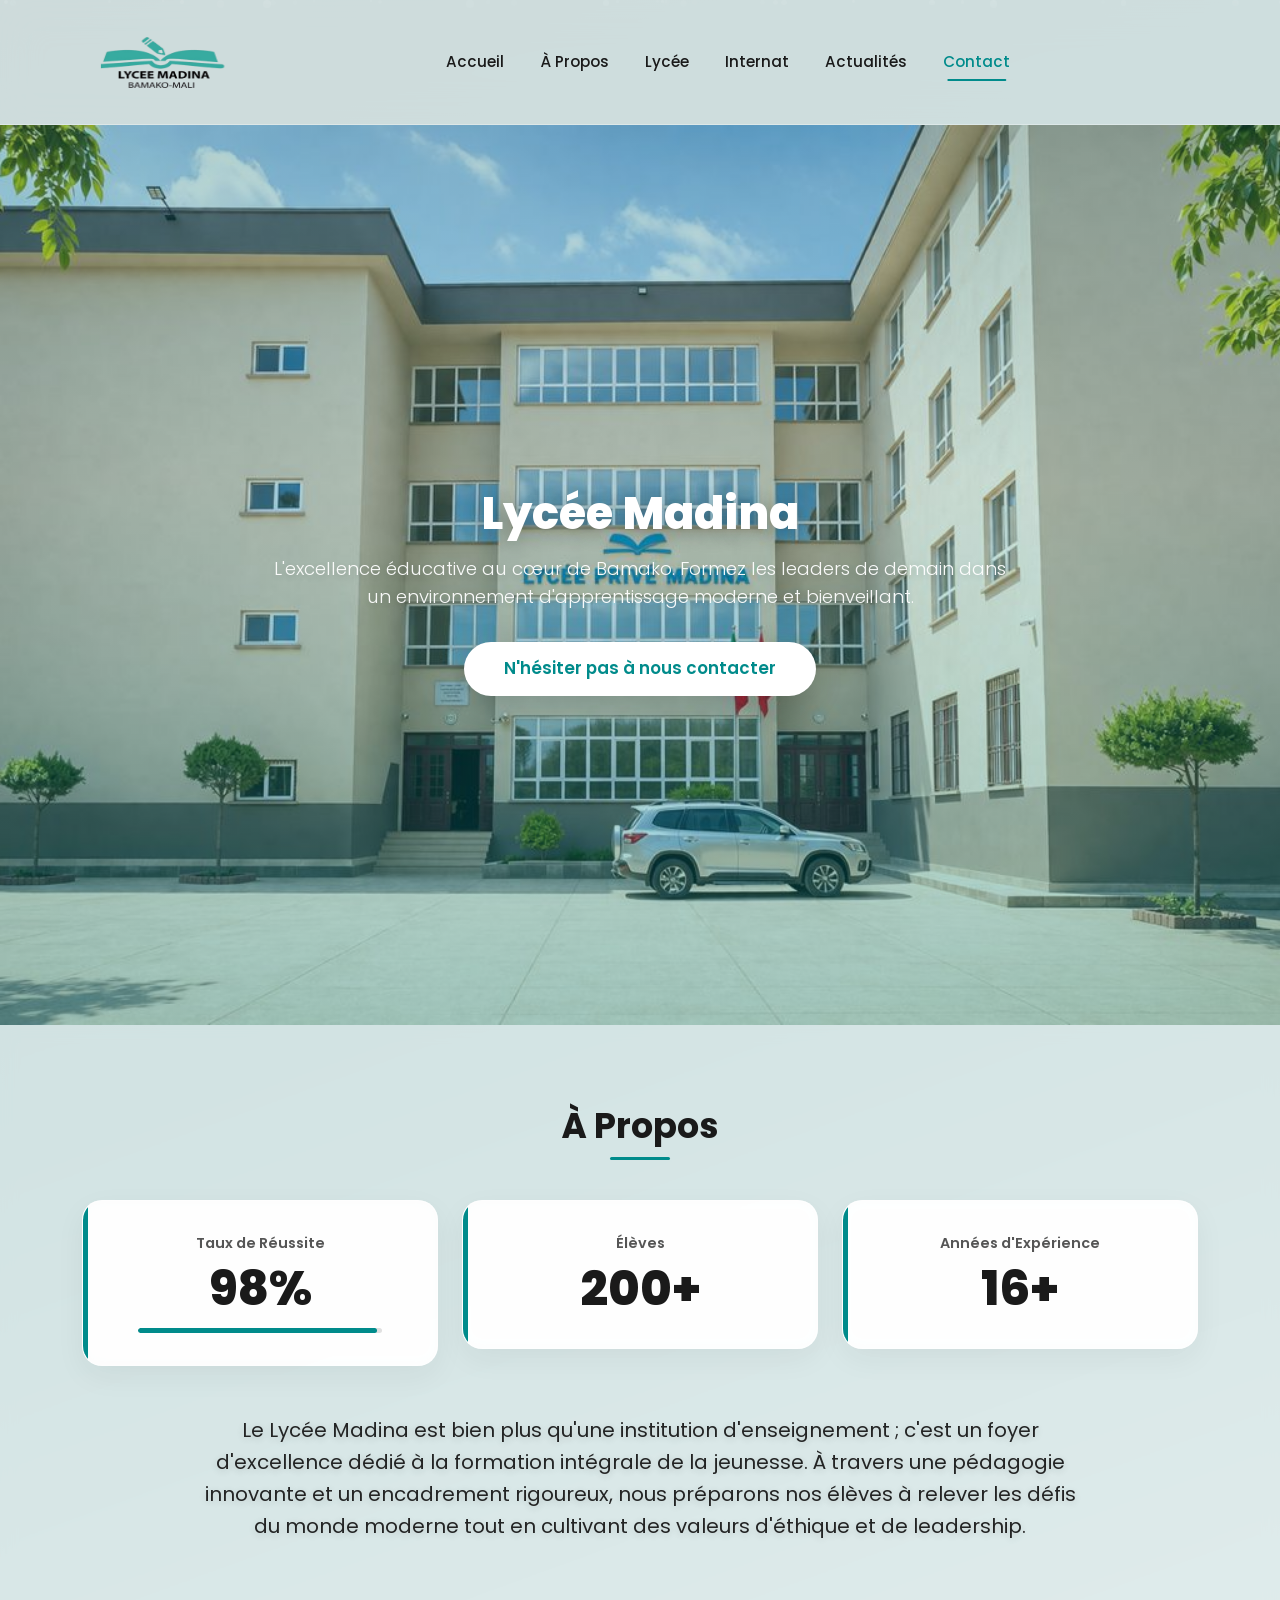
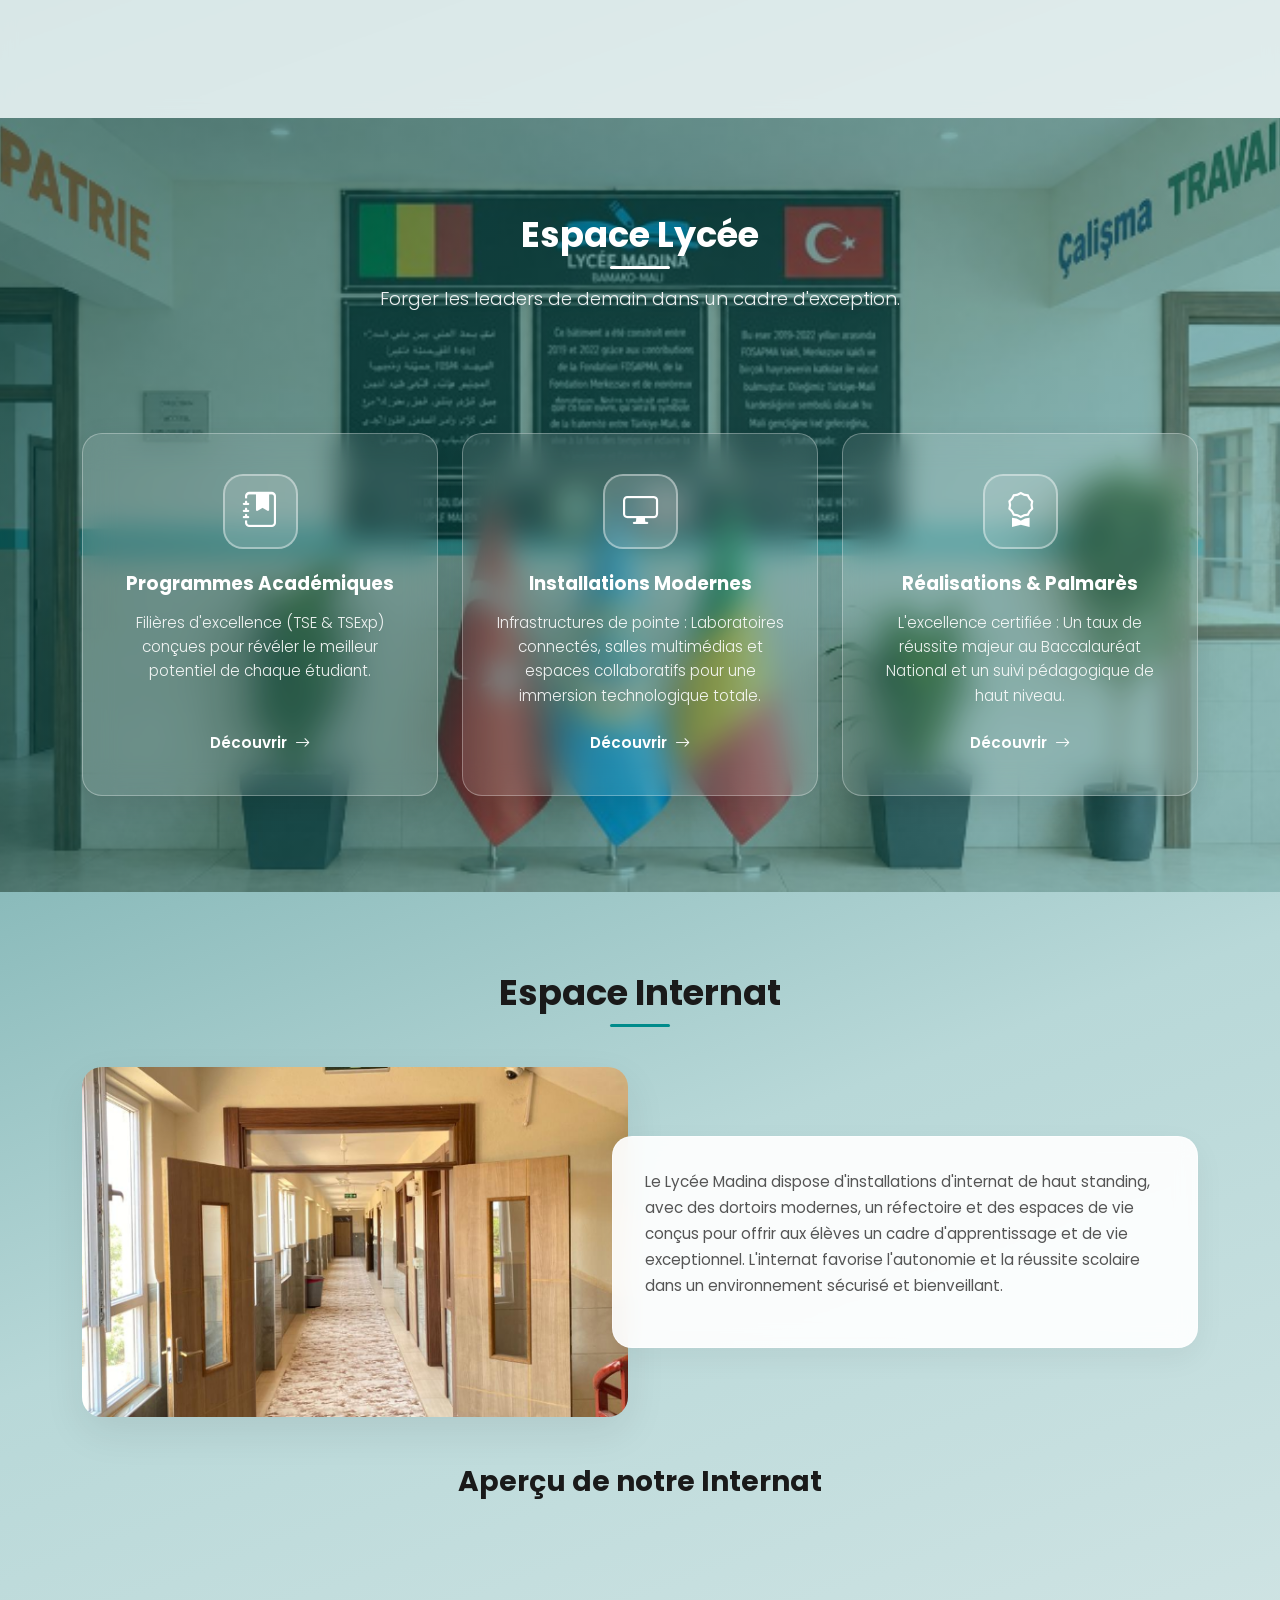
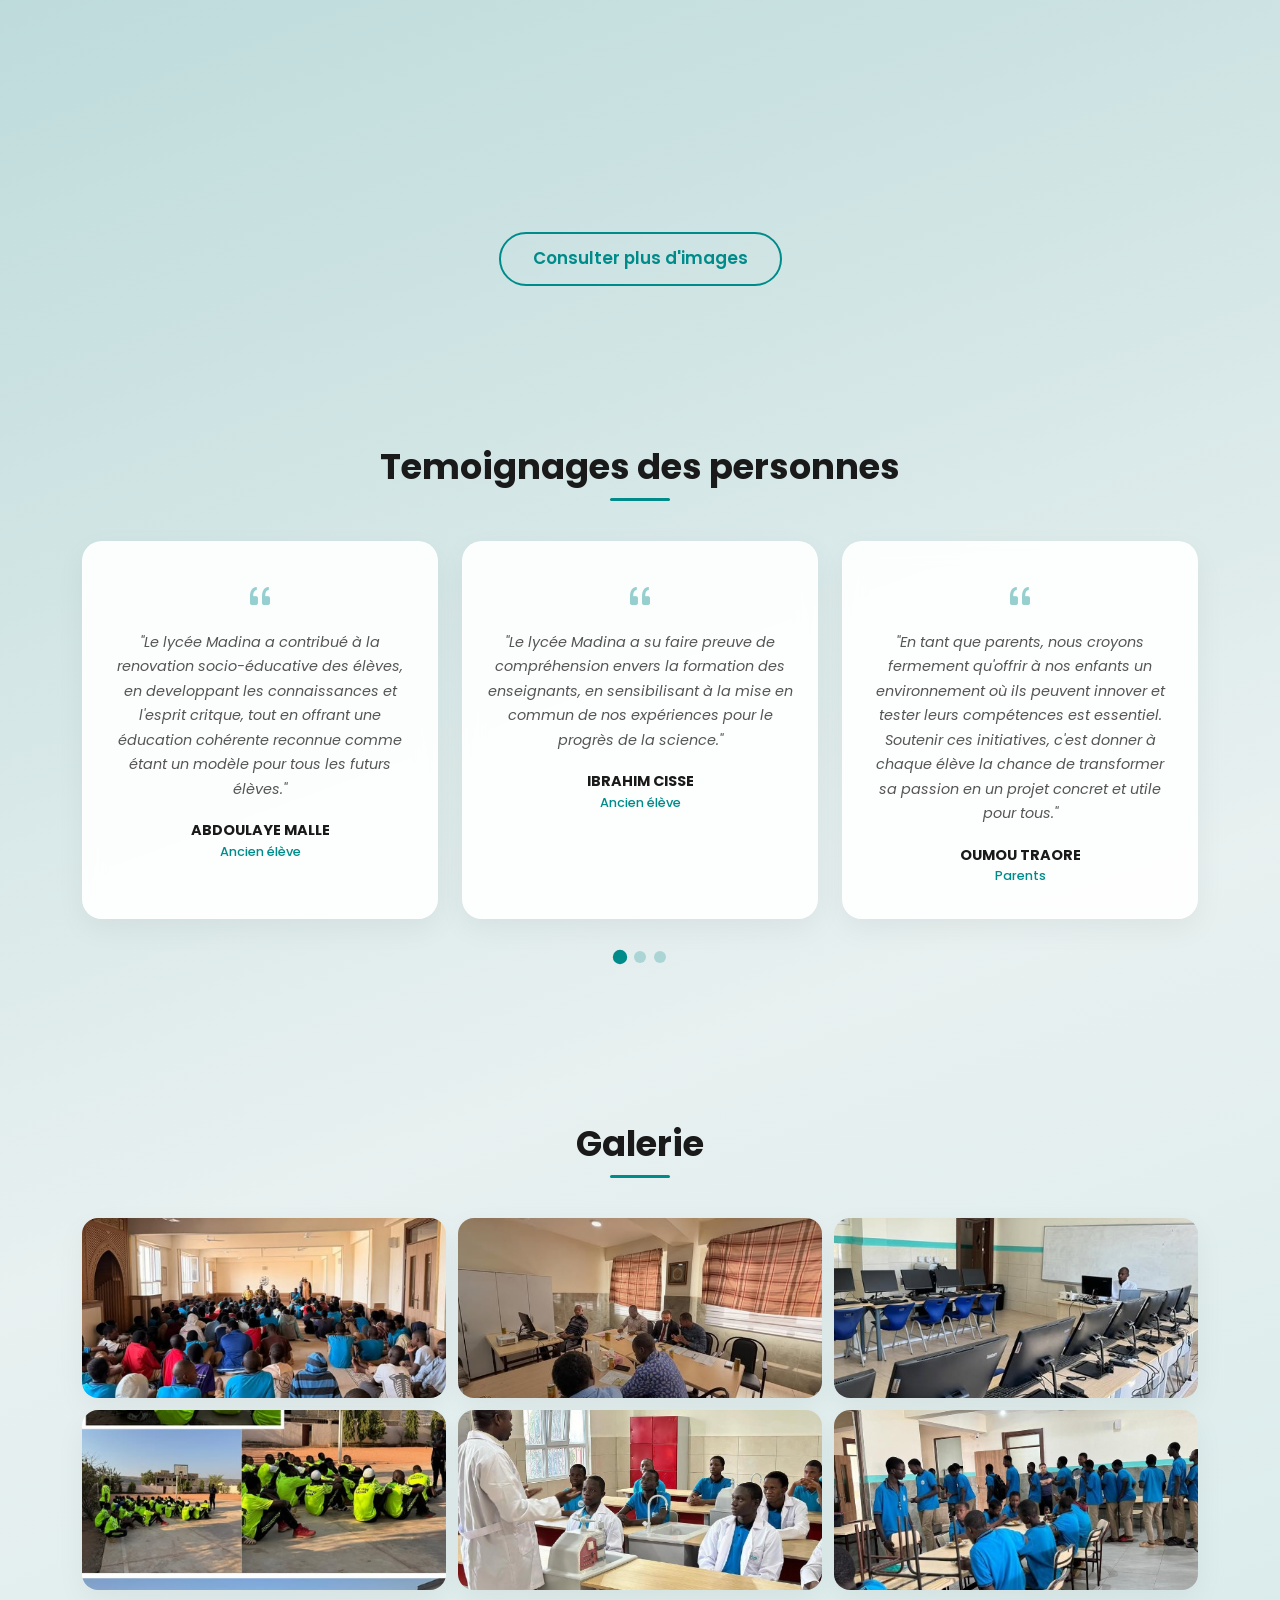
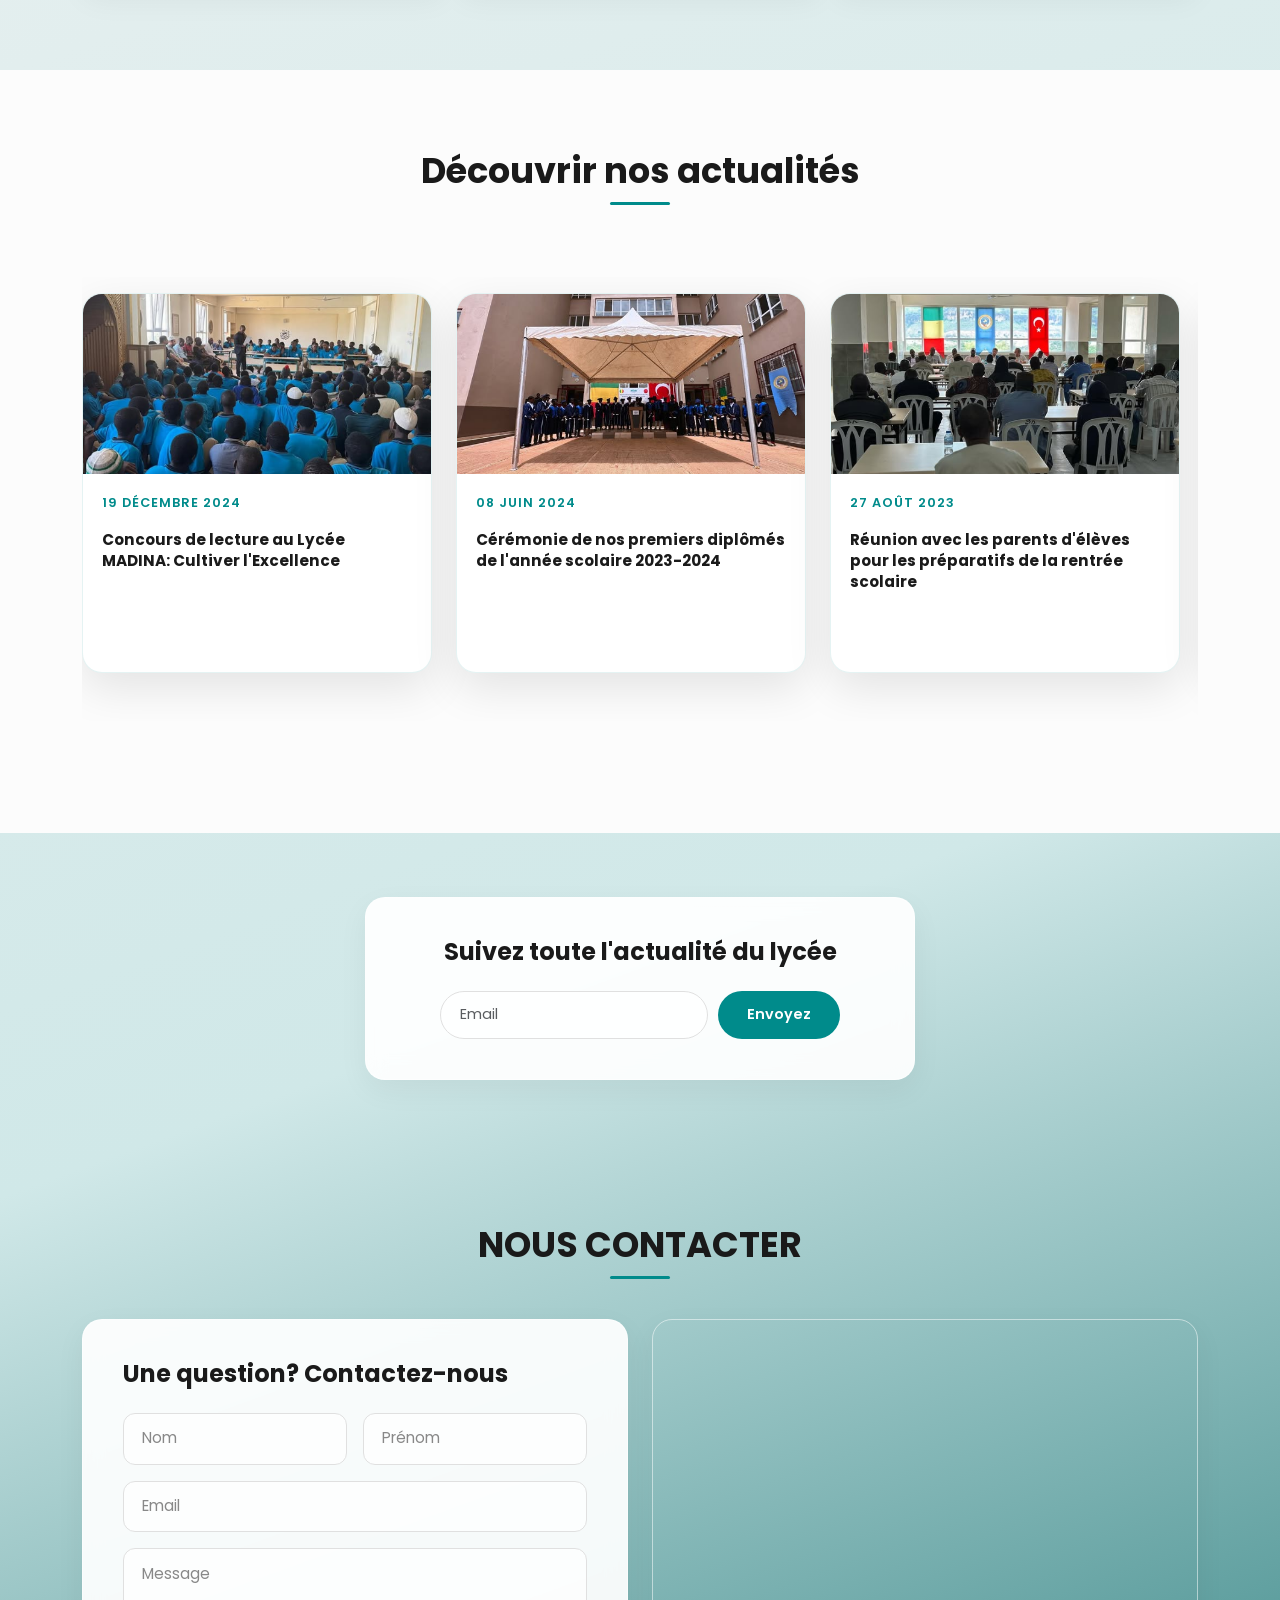
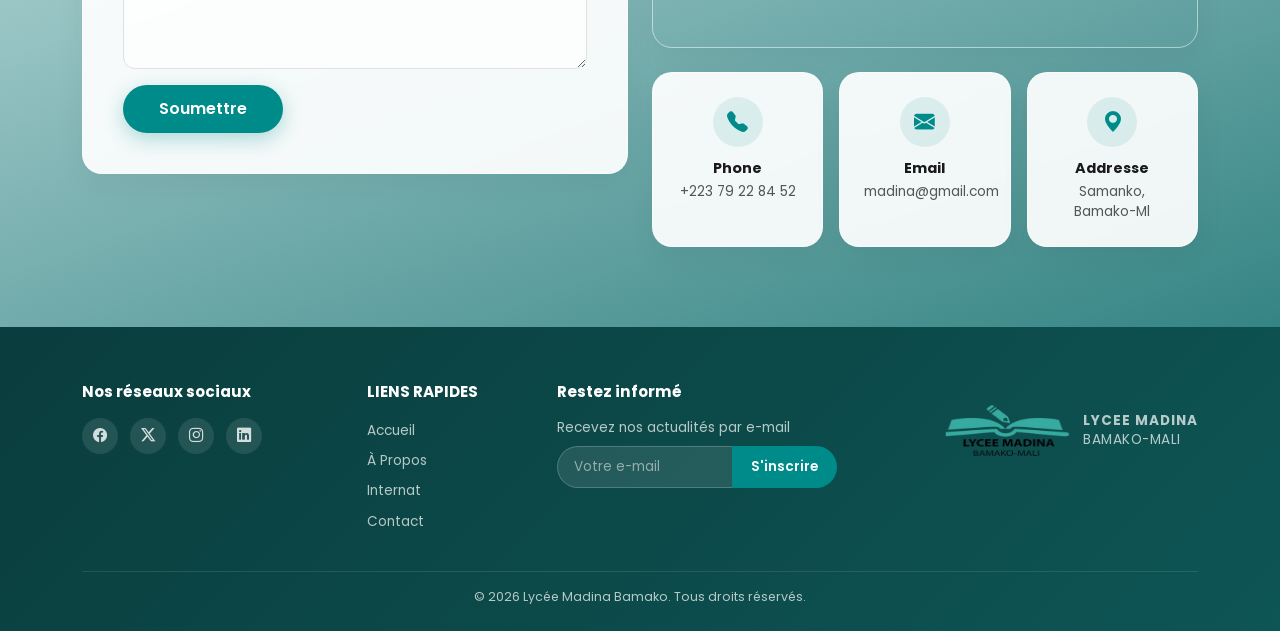
==== commit b739a4e1: "mise à jour du site" ====
--- a/index.html
+++ b/index.html
@@ -105,7 +105,7 @@
        HERO SECTION
        ============================================================ -->
   <section class="hero-section section-wrapper" id="accueil" aria-label="Section d'accueil">
-    <img src="Images/ilyceechat/bati-removebg-preview.png" alt="Vue aérienne du Lycée Madina Bamako" class="hero-bg" width="1920"
+    <img src="Images/meilleureleve/ES.jpeg" alt="Vue aérienne du Lycée Madina Bamako" class="hero-bg" width="1920"
       height="1080">
     <div class="hero-overlay"></div>
     <div class="hero-content">
--- a/style.css
+++ b/style.css
@@ -255,6 +255,9 @@
 /* --- À Propos / Stats Section --- */
 .stats-section {
   padding: 5rem 0;
+  background: rgba(245, 248, 248, 0.85);
+  backdrop-filter: blur(8px);
+  -webkit-backdrop-filter: blur(8px);
 }
 
 .stat-card {
@@ -1358,7 +1361,7 @@
 }
 
 .internat-masonry-item:hover .gallery-item-overlay {
-  background: rgba(0, 139, 139, 0.35);
+  background: rgba(0, 139, 139, 0.0);
 }
 
 .internat-masonry-item .gallery-item-overlay i {
@@ -1707,12 +1710,10 @@
 
 .director-img {
   height: 100%;
-  filter: grayscale(100%);
-  transition: filter 0.6s ease, transform 0.6s ease;
+  transition: transform 0.6s ease;
 }
 
 .director-card:hover .director-img {
-  filter: grayscale(0%);
   transform: scale(1.05); /* Zoom léger */
 }
 
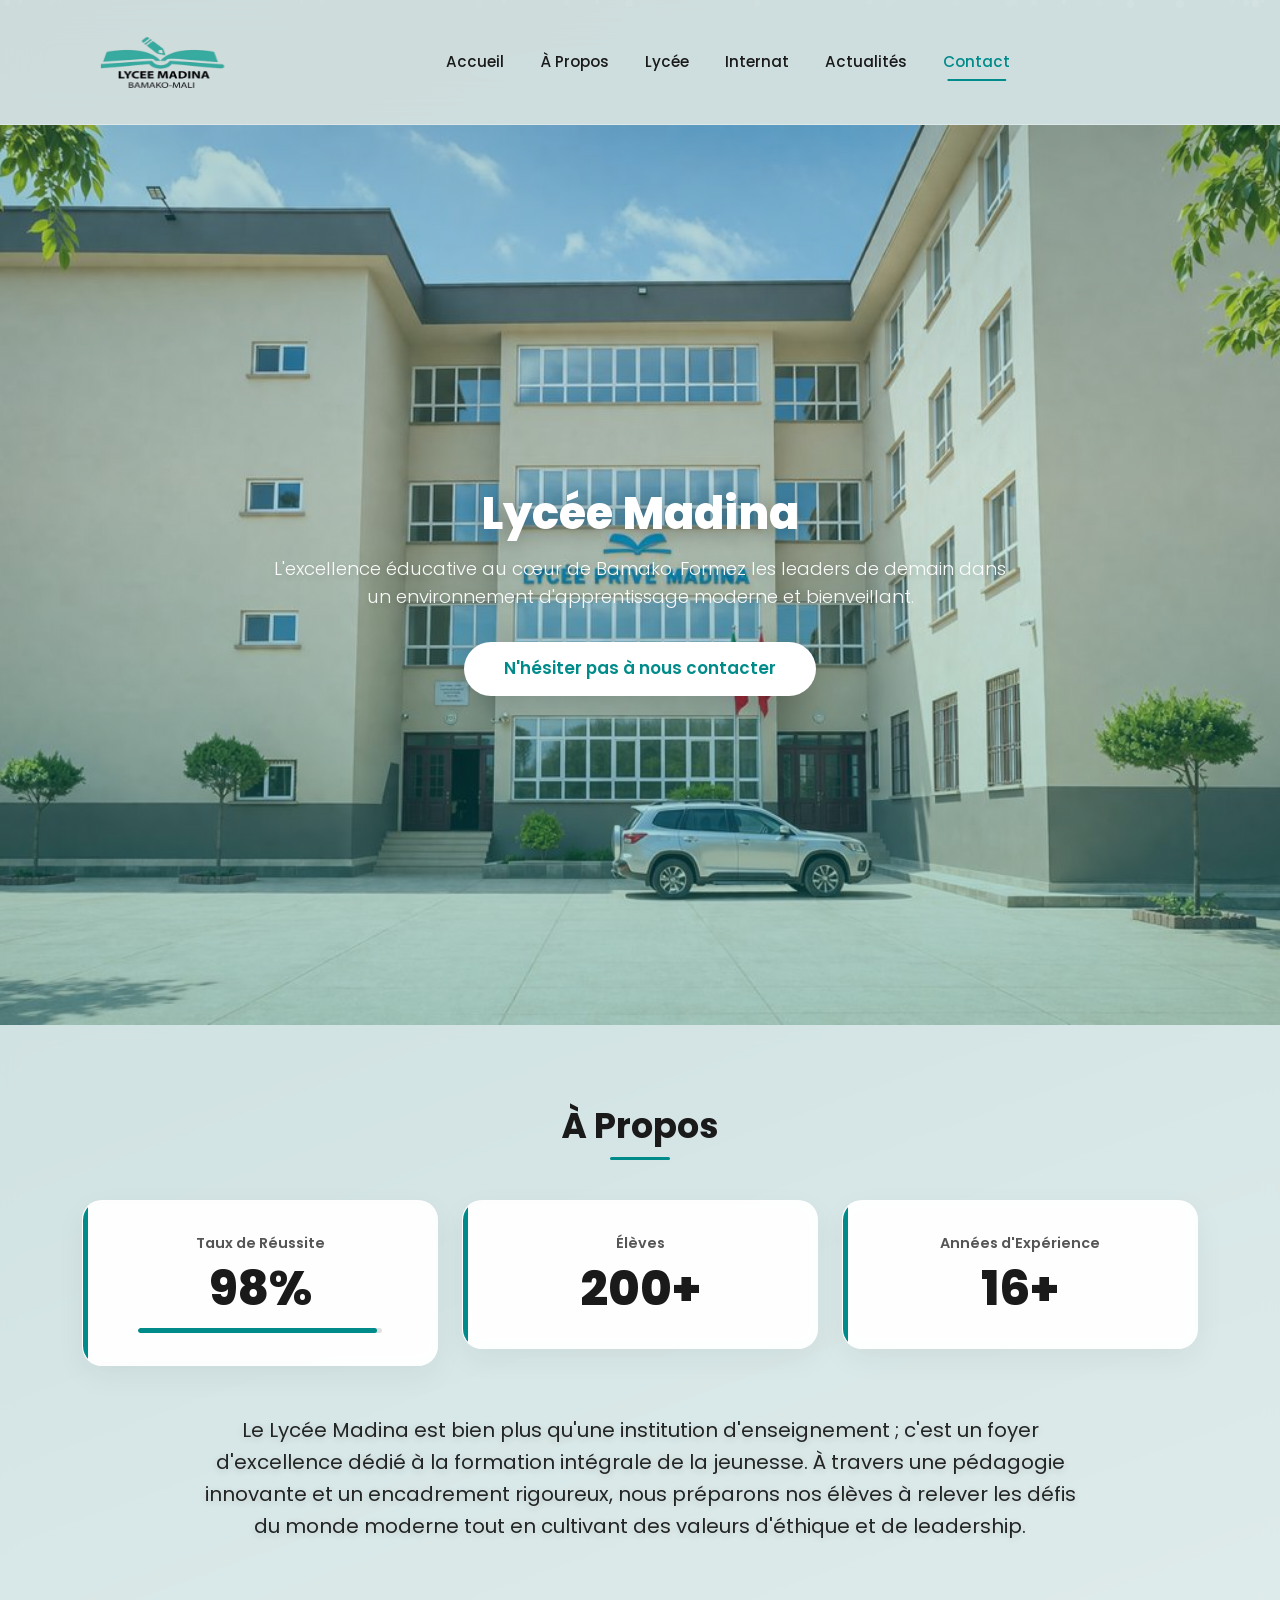
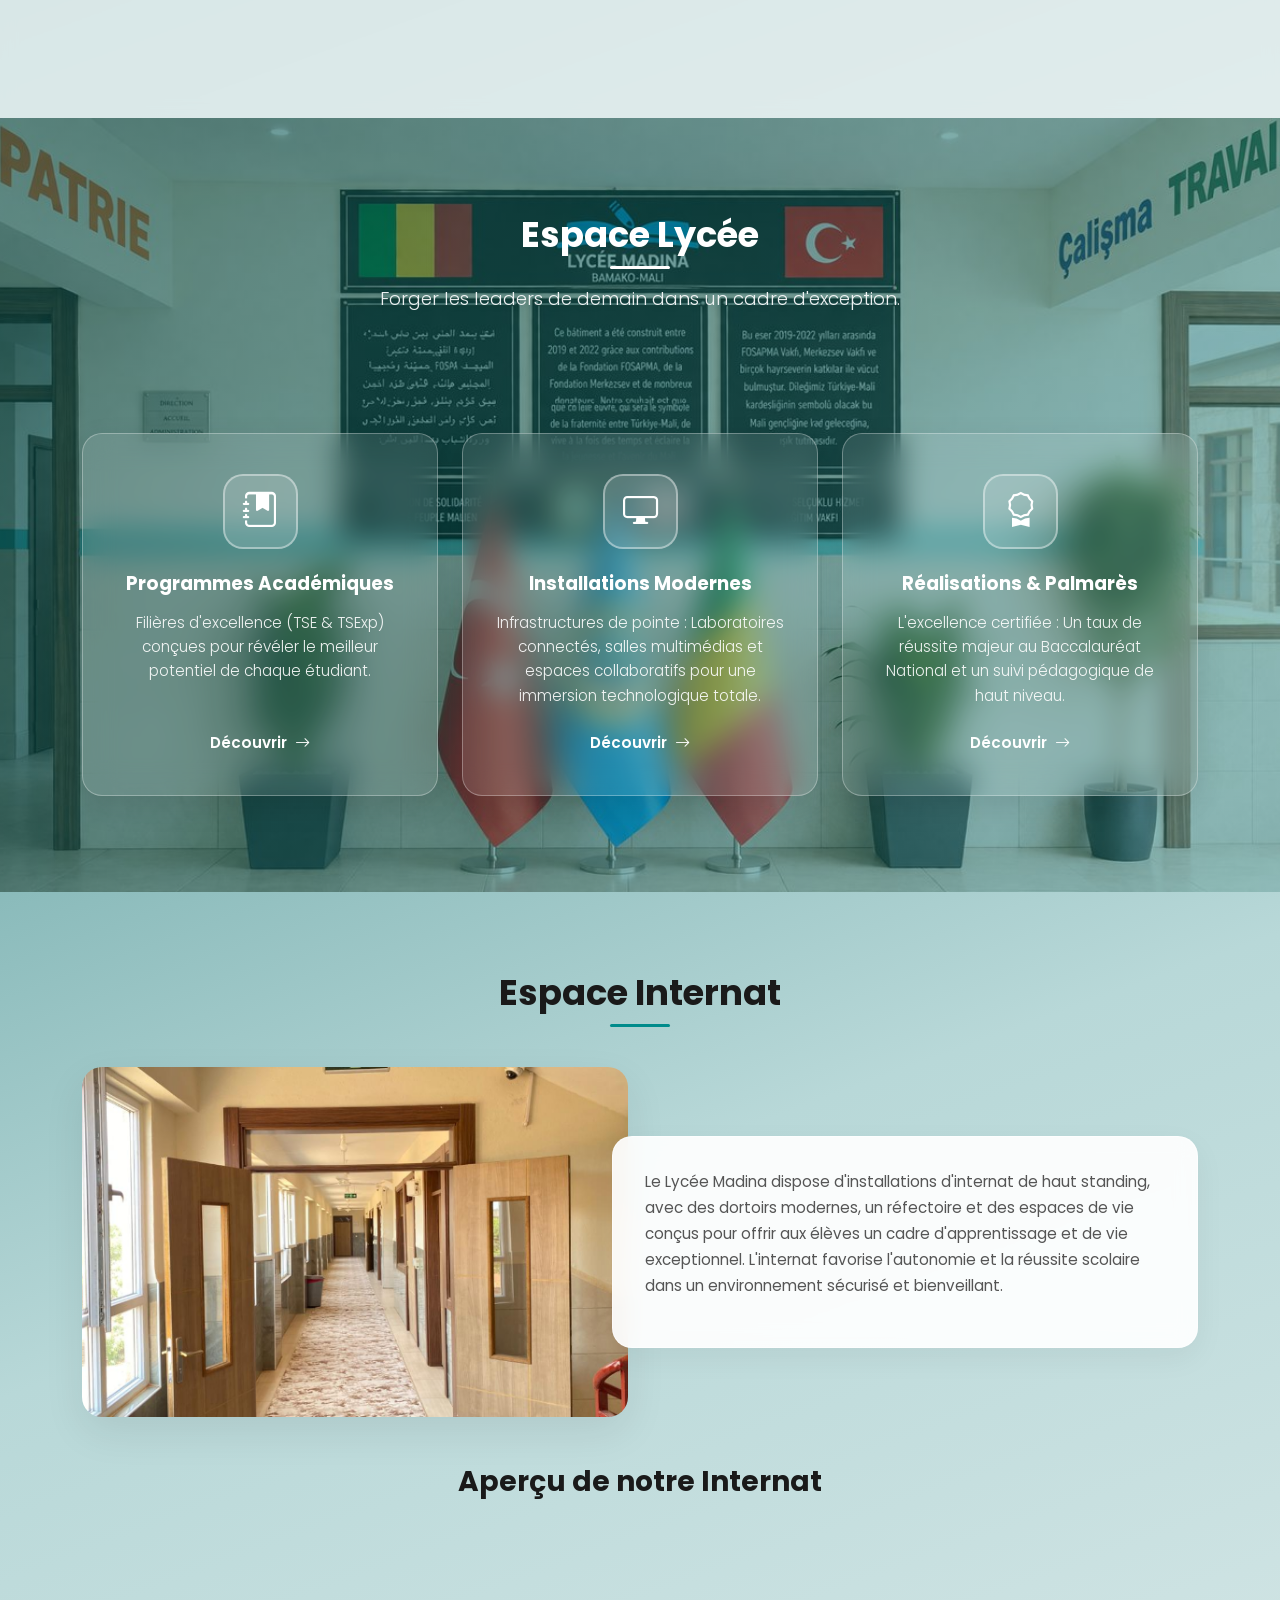
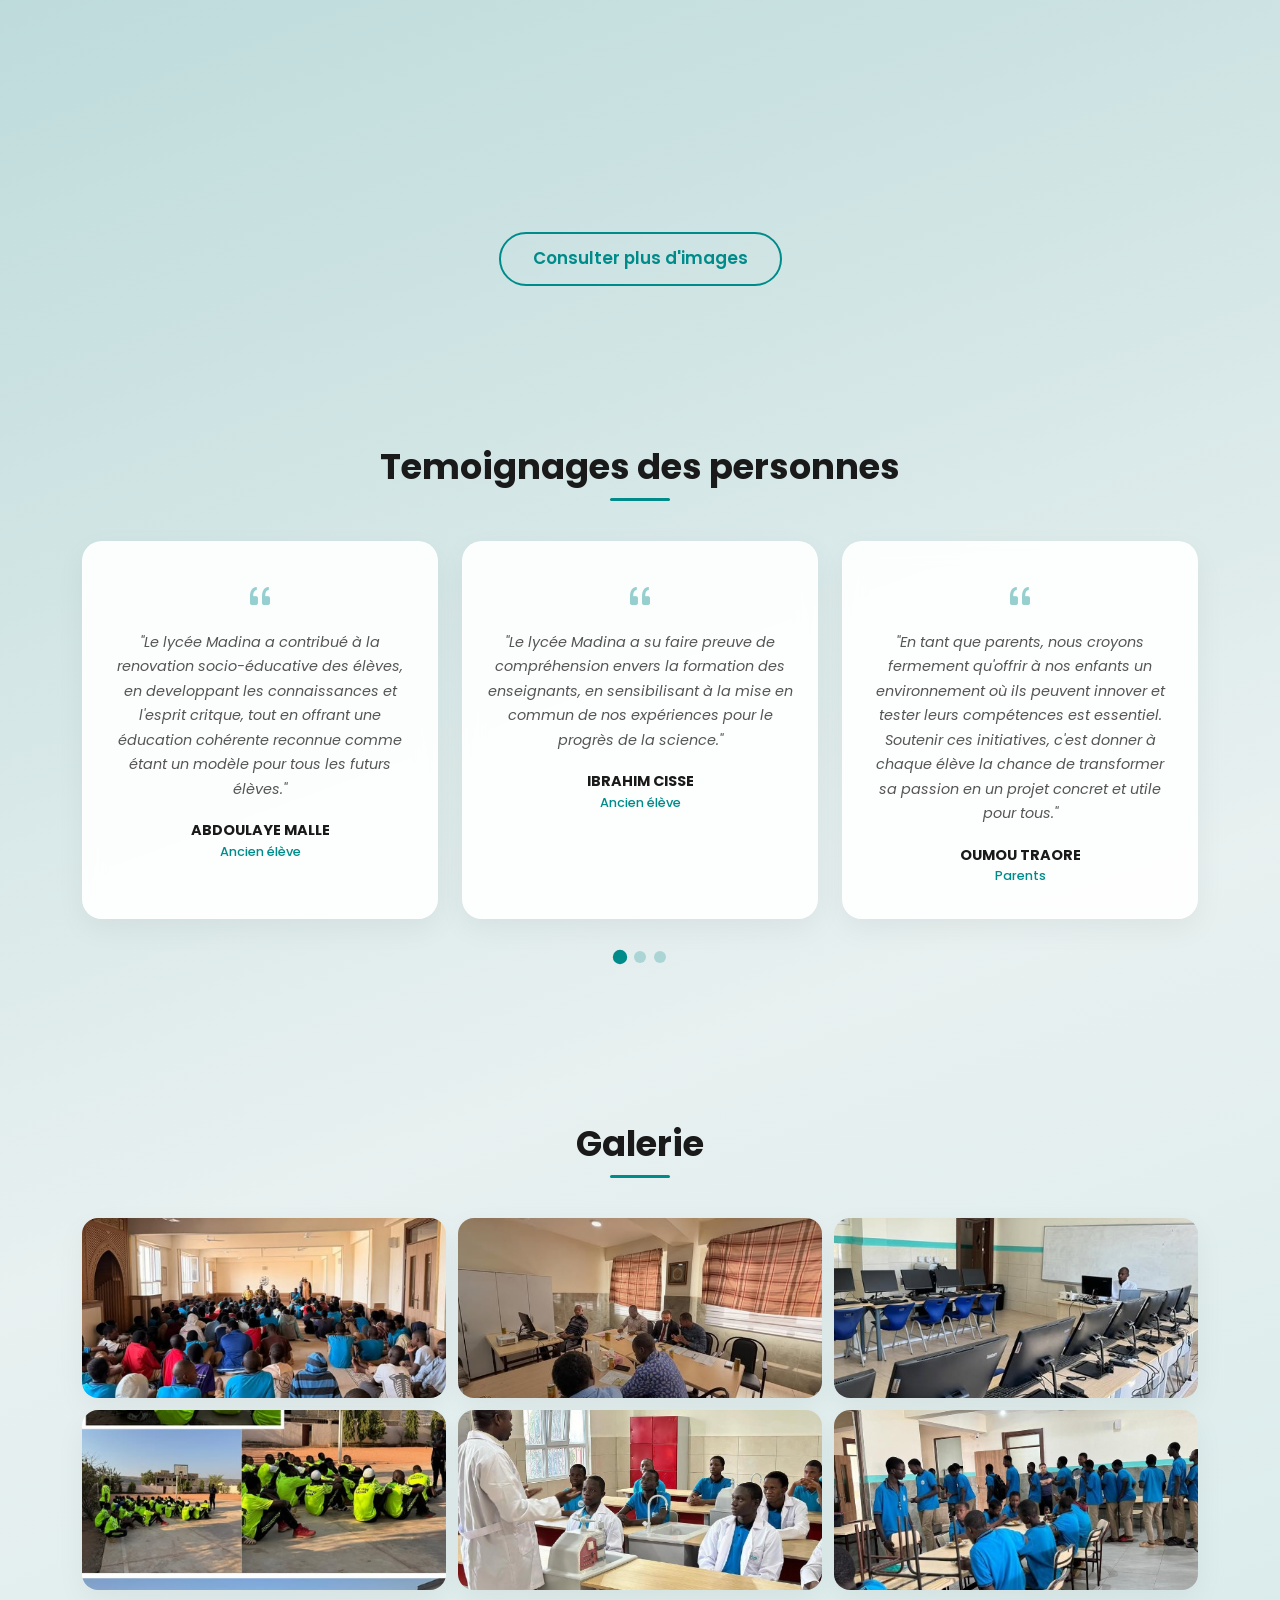
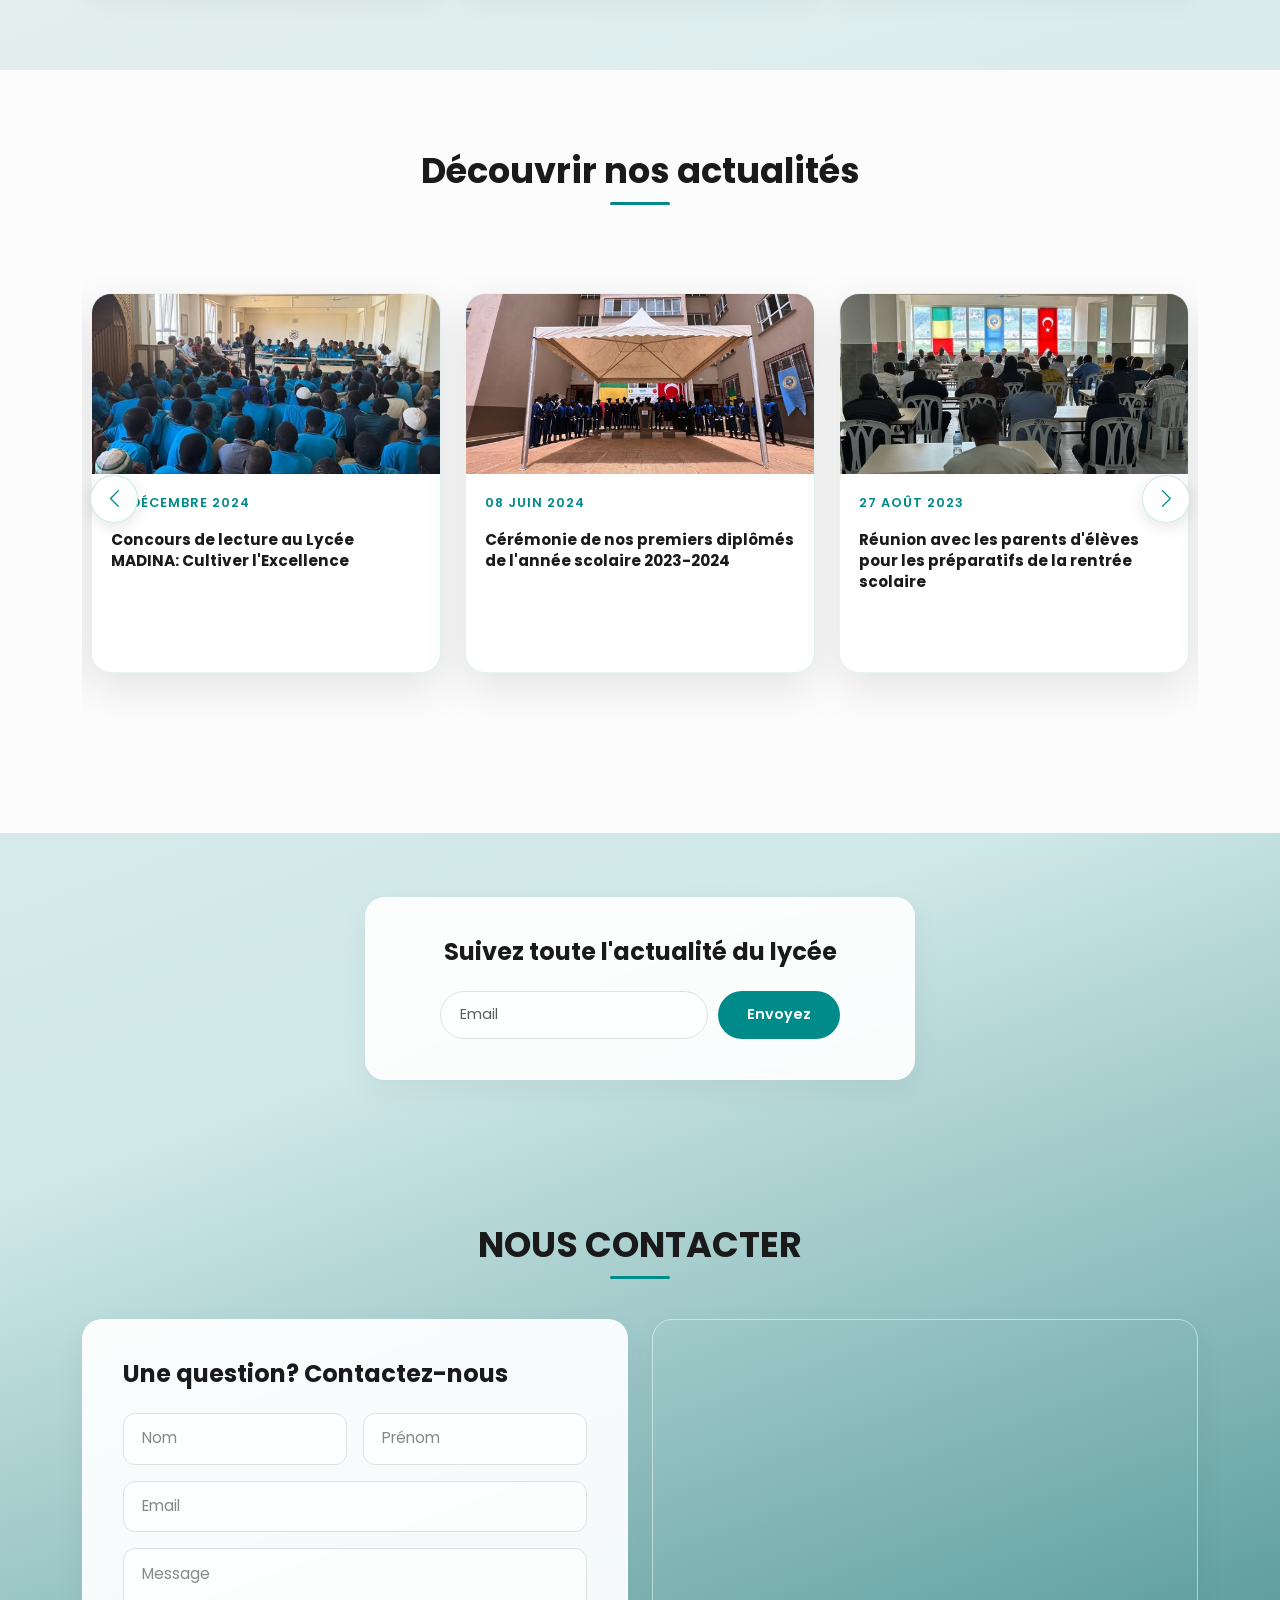
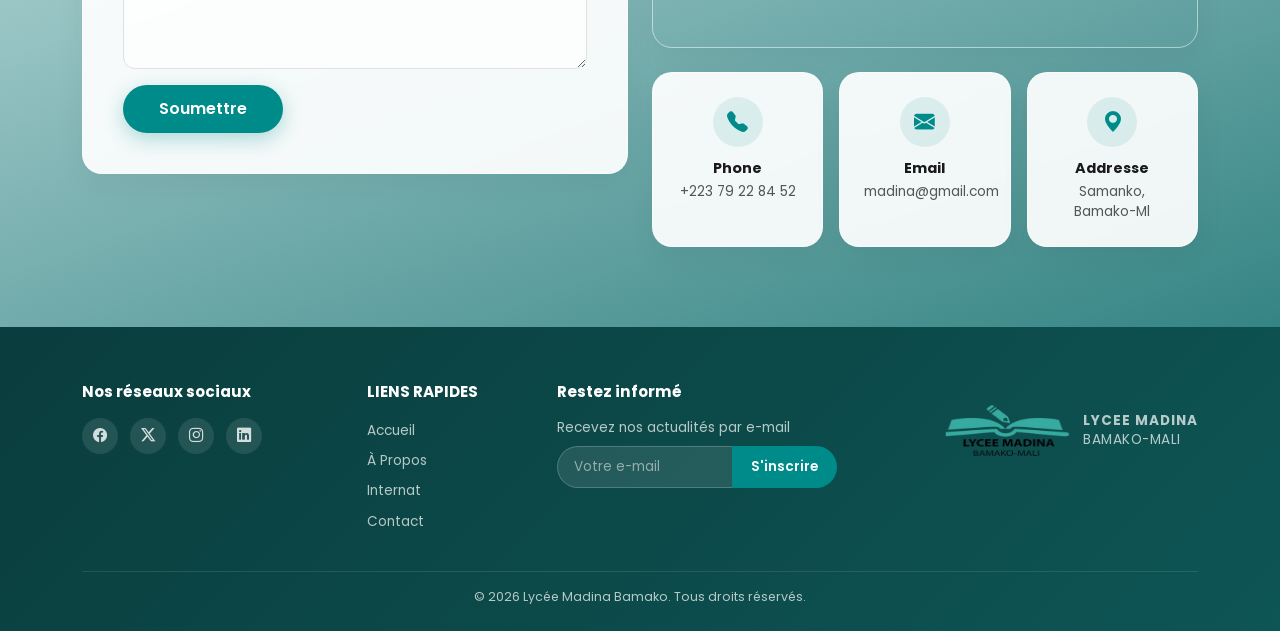
==== commit 8aa56ed5: "mise à jour du site" ====
--- a/index.html
+++ b/index.html
@@ -161,7 +161,7 @@
   <section class="lycee-360-section section-wrapper" id="lycee" aria-label="Espace Lycée">
     <!-- Vue d'Entrée (Hero) -->
     <div class="lycee-hero-bg">
-      <img src="Images/ilyceechat/loghist-removebg-preview.png" alt="Vue aérienne du campus" loading="lazy">
+      <img src="Images/meilleureleve/ES2.jpeg" alt="Vue aérienne du campus" loading="lazy">
       <div class="lycee-hero-overlay"></div>
     </div>
     
@@ -449,6 +449,12 @@
     <div class="container">
       <h2 class="section-title fade-in-up">Découvrir nos actualités </h2>
       <div class="news-scroller-container">
+        <button class="news-nav-btn news-nav-prev" id="newsPrevBtn" aria-label="Article précédent">
+          <i class="bi bi-chevron-left"></i>
+        </button>
+        <button class="news-nav-btn news-nav-next" id="newsNextBtn" aria-label="Article suivant">
+          <i class="bi bi-chevron-right"></i>
+        </button>
         <div class="news-scroller" id="newsScroller">
           
           <!-- Article 1: 27 Décembre 2025 -->
--- a/style.css
+++ b/style.css
@@ -774,6 +774,63 @@
   /* Masque retiré temporairement pour le débug de visibilité */
 }
 
+/* Navigation arrows */
+.news-nav-btn {
+  position: absolute;
+  top: 50%;
+  transform: translateY(-50%);
+  z-index: 10;
+  width: 48px;
+  height: 48px;
+  border-radius: 50%;
+  border: 1px solid rgba(0, 139, 139, 0.2);
+  background: rgba(255, 255, 255, 0.9);
+  backdrop-filter: blur(10px);
+  -webkit-backdrop-filter: blur(10px);
+  color: var(--primary-brand);
+  font-size: 1.3rem;
+  cursor: pointer;
+  display: flex;
+  align-items: center;
+  justify-content: center;
+  box-shadow: 0 4px 15px rgba(0, 0, 0, 0.1);
+  transition: all 0.3s cubic-bezier(0.4, 0, 0.2, 1);
+}
+
+.news-nav-btn:hover {
+  background: var(--primary-brand);
+  color: #fff;
+  border-color: var(--primary-brand);
+  box-shadow: 0 6px 25px rgba(0, 139, 139, 0.35);
+  transform: translateY(-50%) scale(1.1);
+}
+
+.news-nav-btn:active {
+  transform: translateY(-50%) scale(0.95);
+}
+
+.news-nav-prev {
+  left: 8px;
+}
+
+.news-nav-next {
+  right: 8px;
+}
+
+@media (max-width: 576px) {
+  .news-nav-btn {
+    width: 38px;
+    height: 38px;
+    font-size: 1rem;
+  }
+  .news-nav-prev {
+    left: 4px;
+  }
+  .news-nav-next {
+    right: 4px;
+  }
+}
+
 .news-scroller {
   display: flex !important;
   flex-wrap: nowrap;
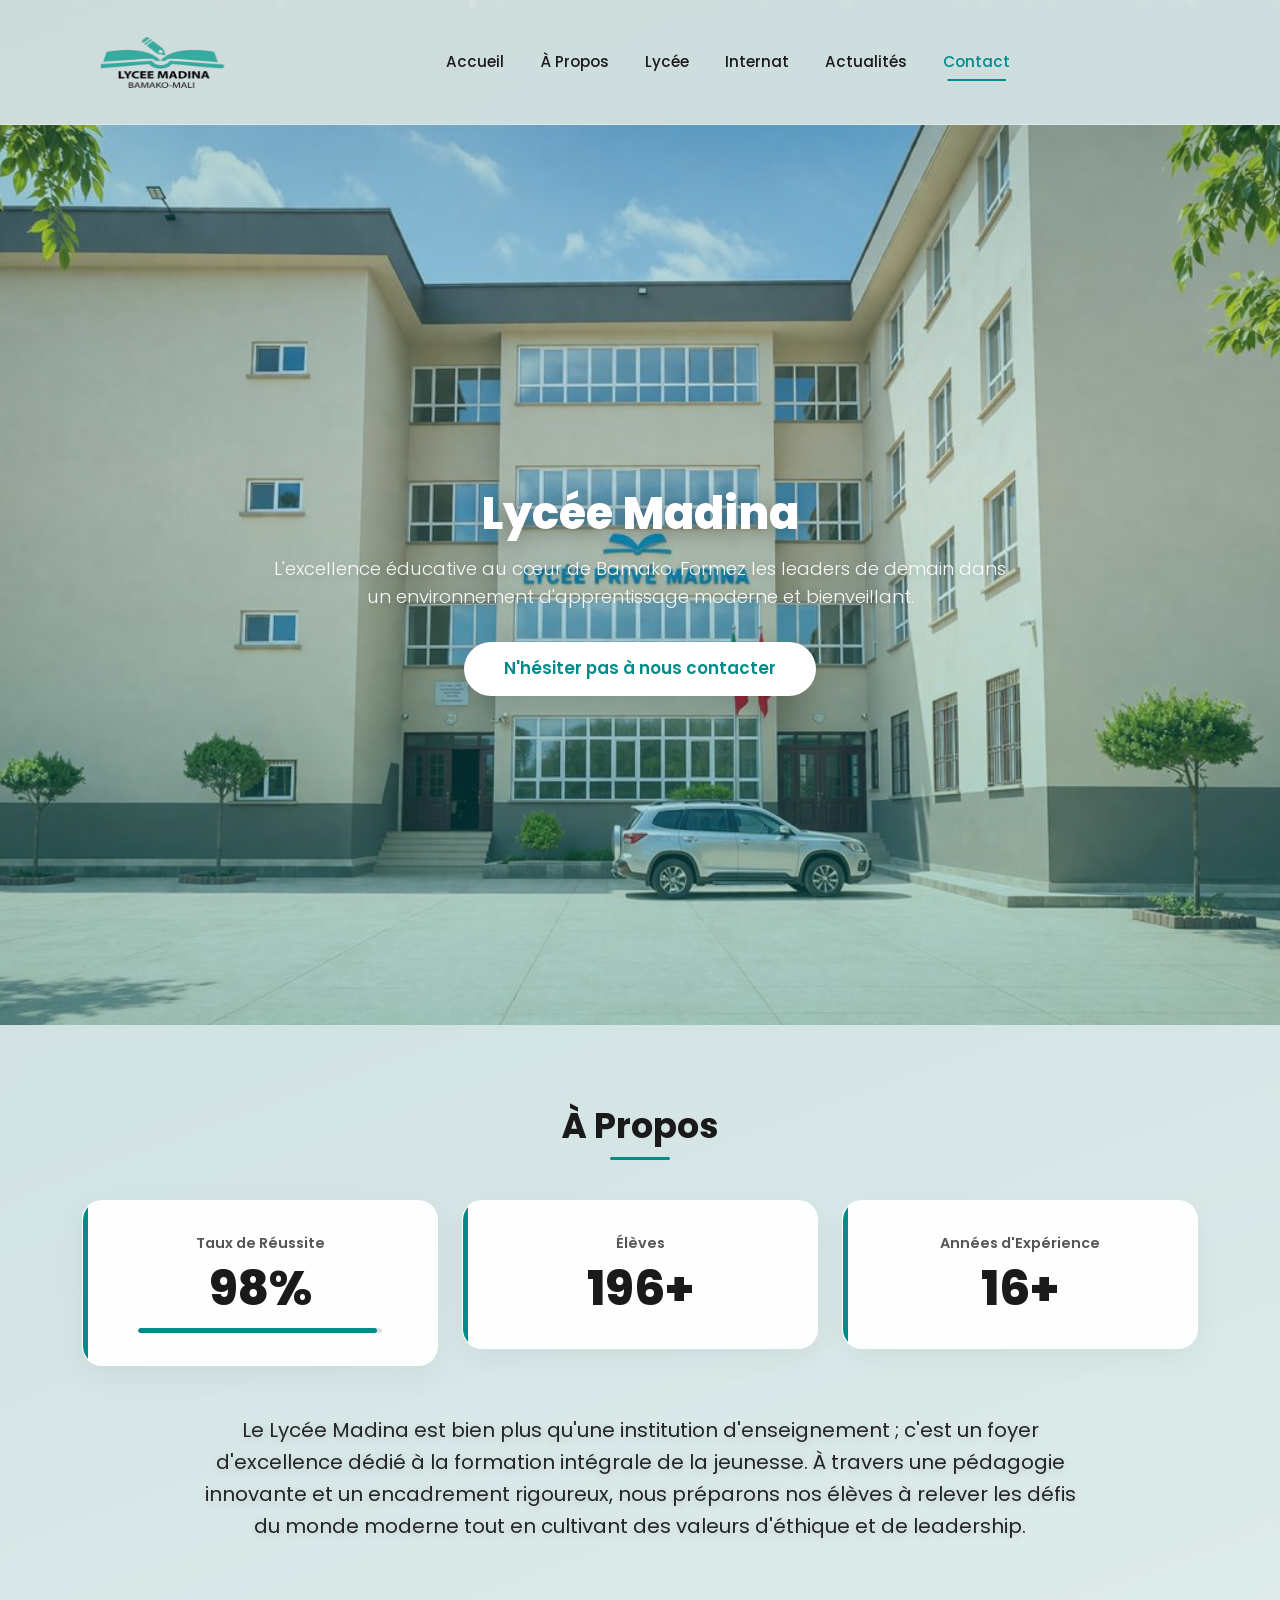
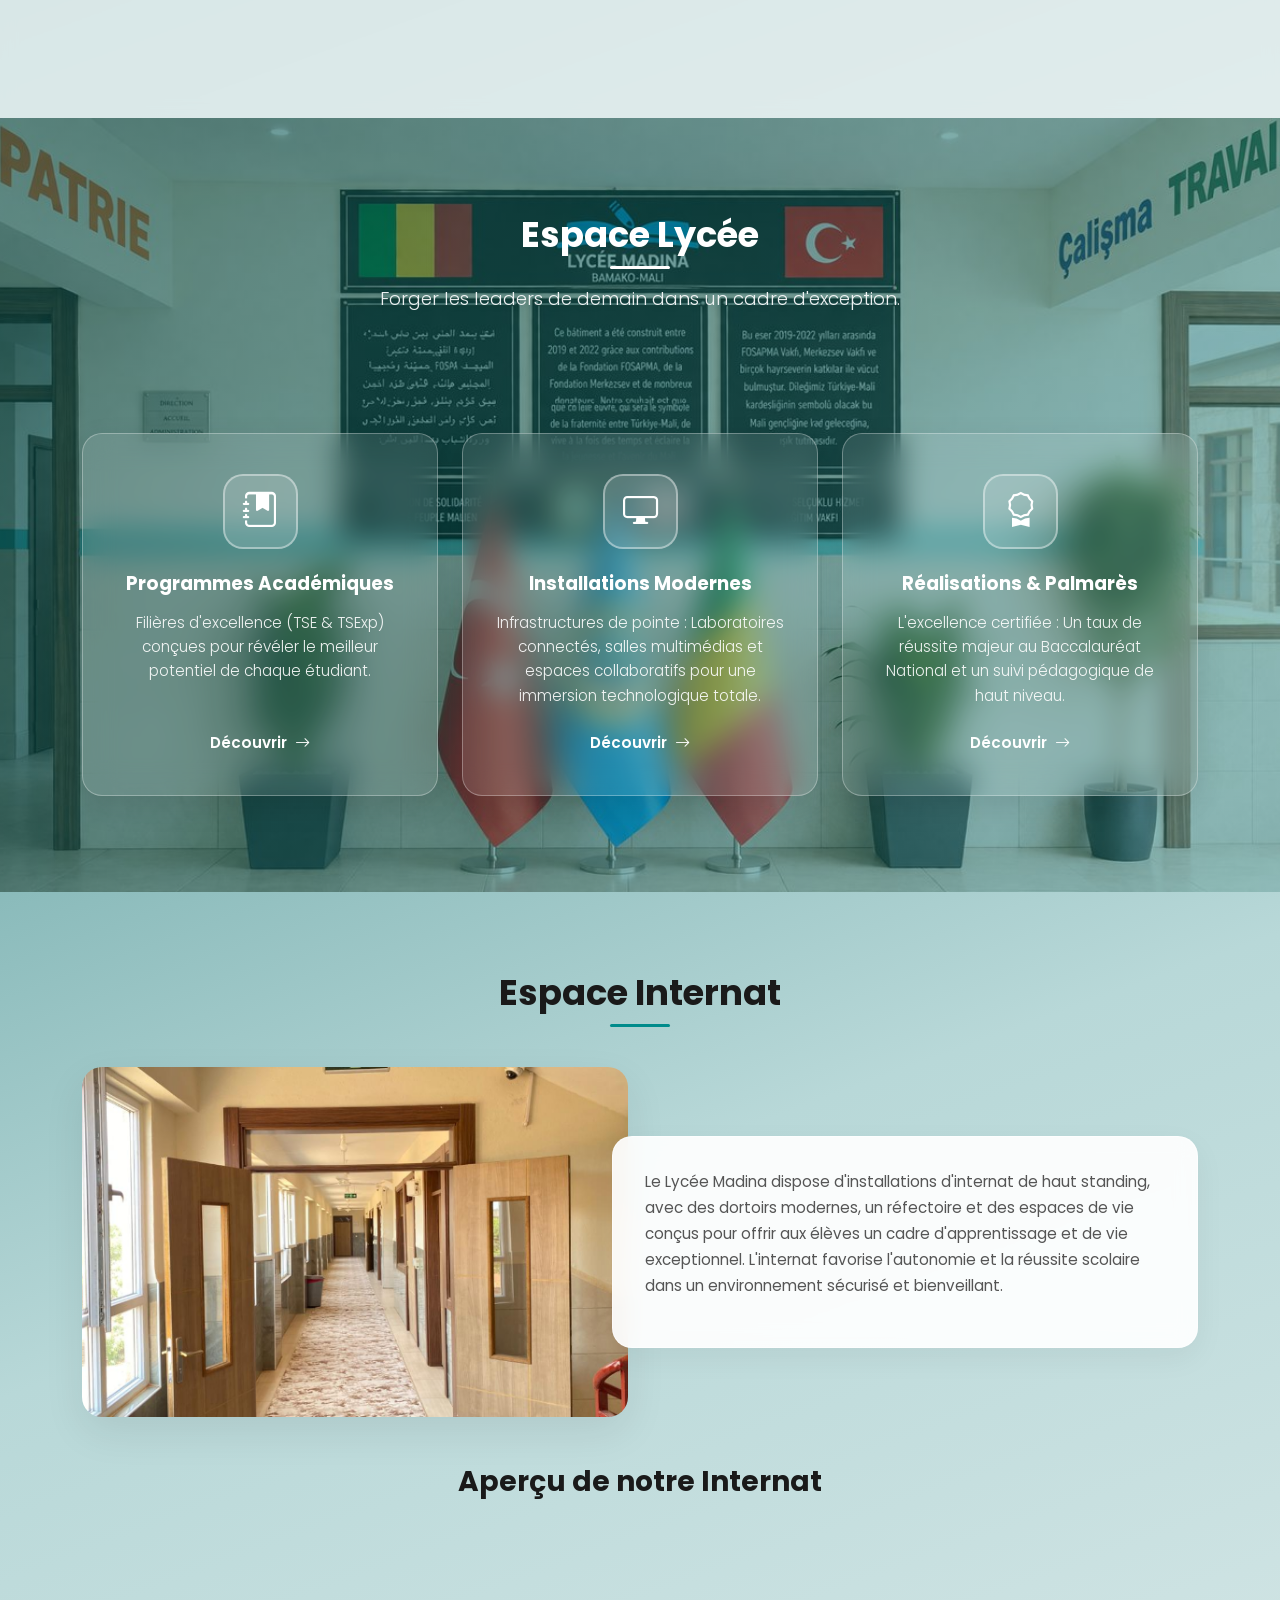
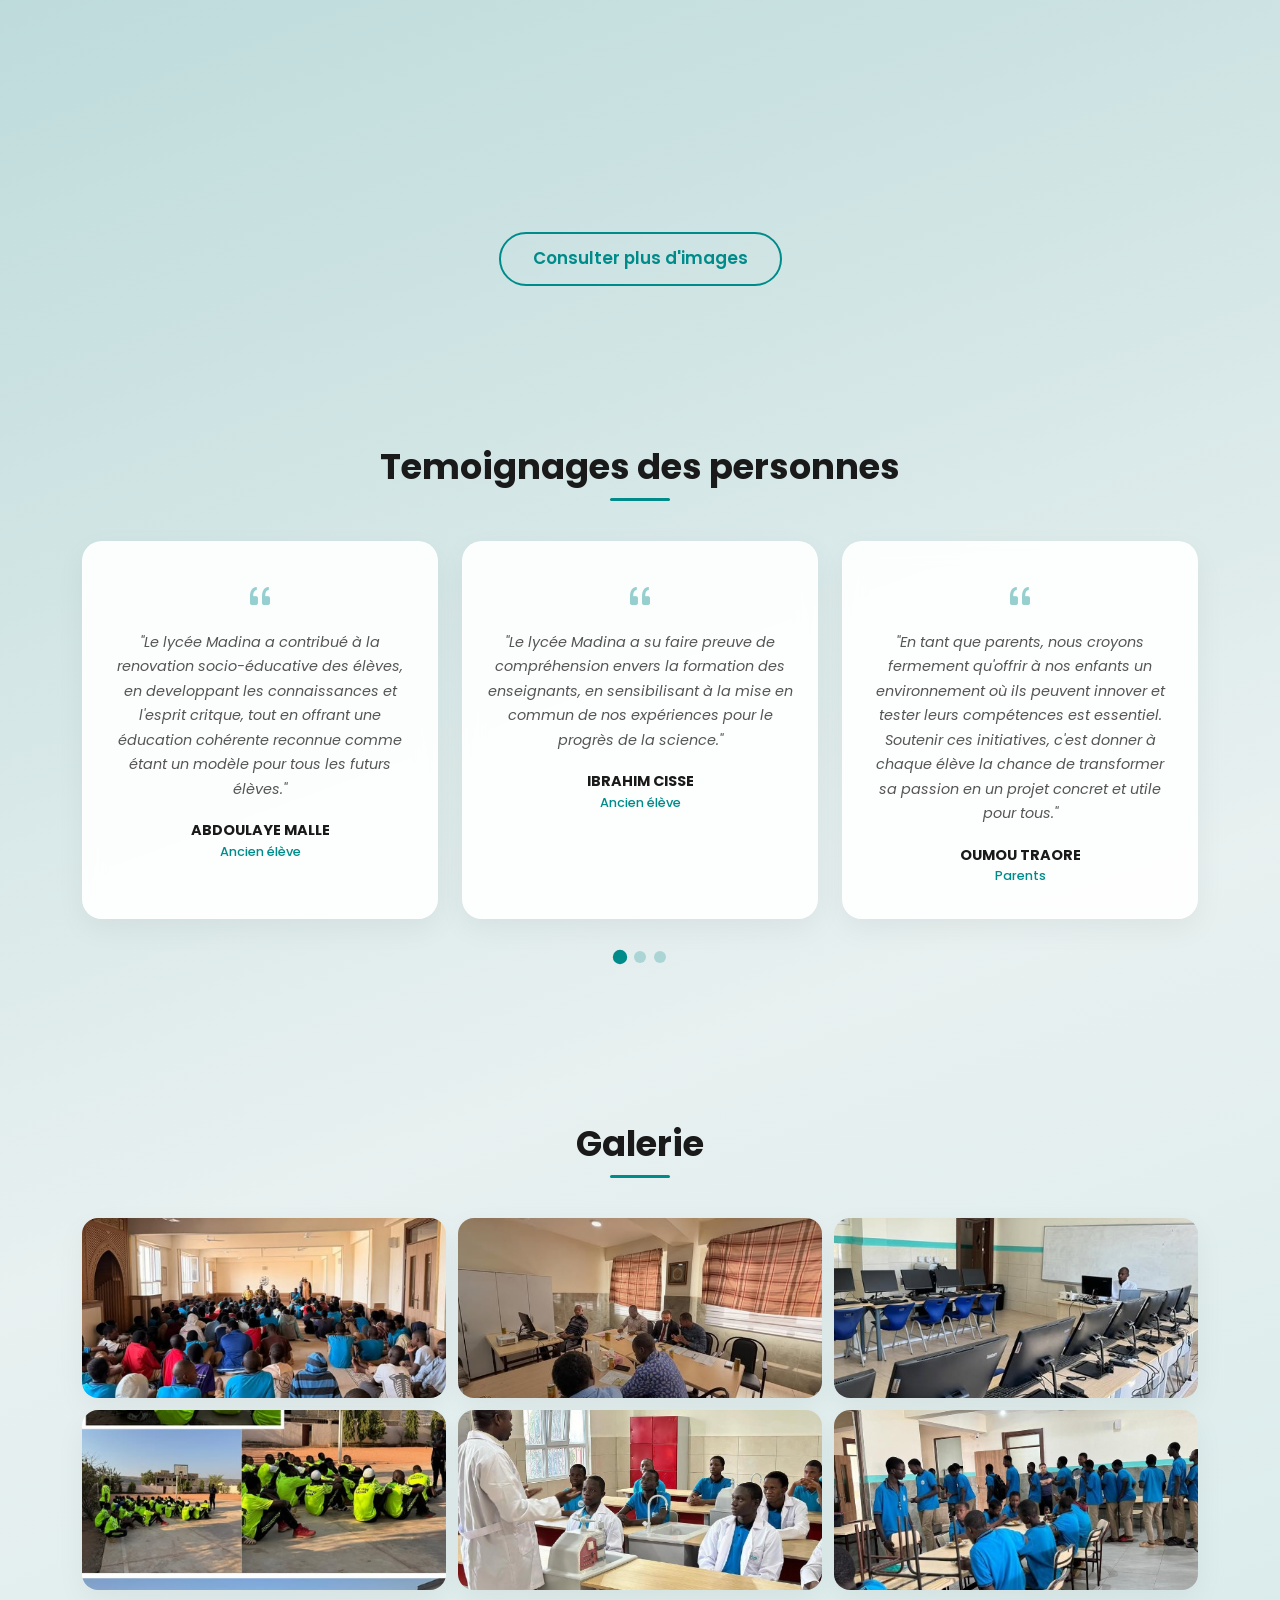
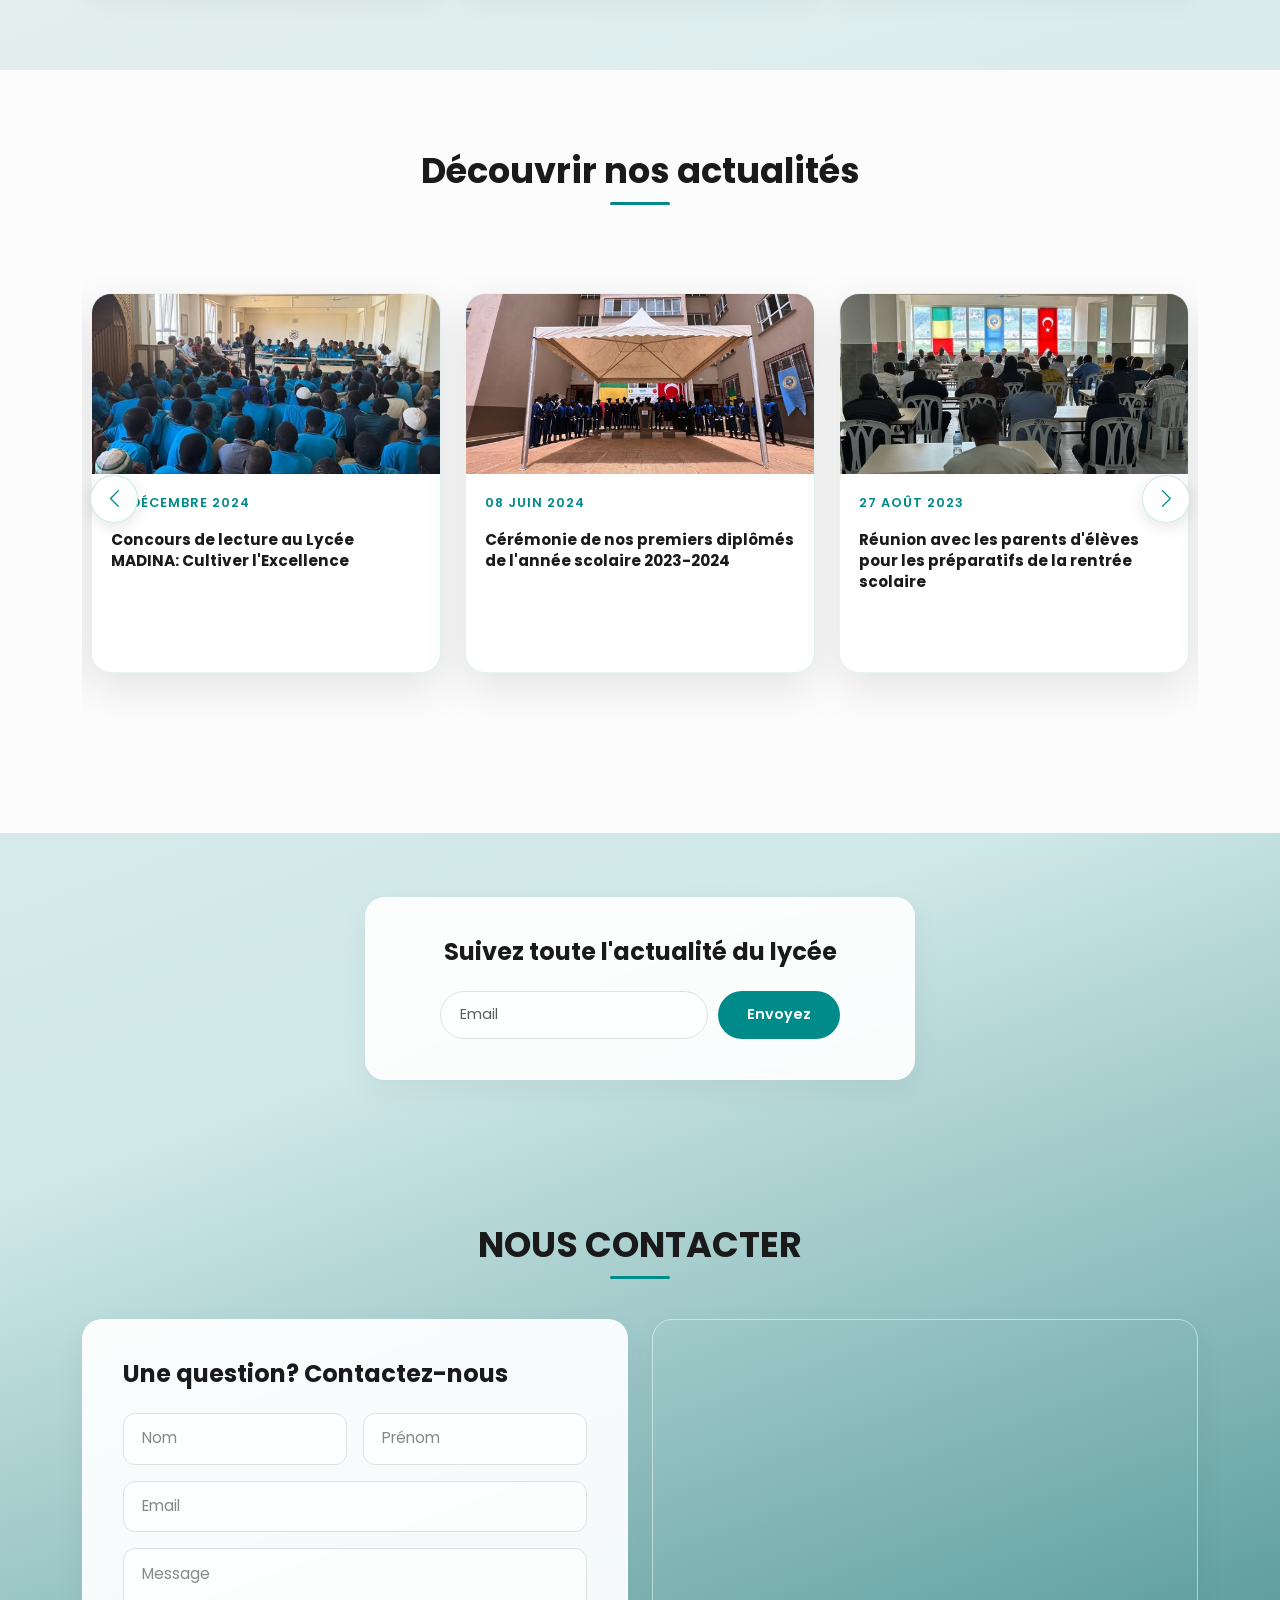
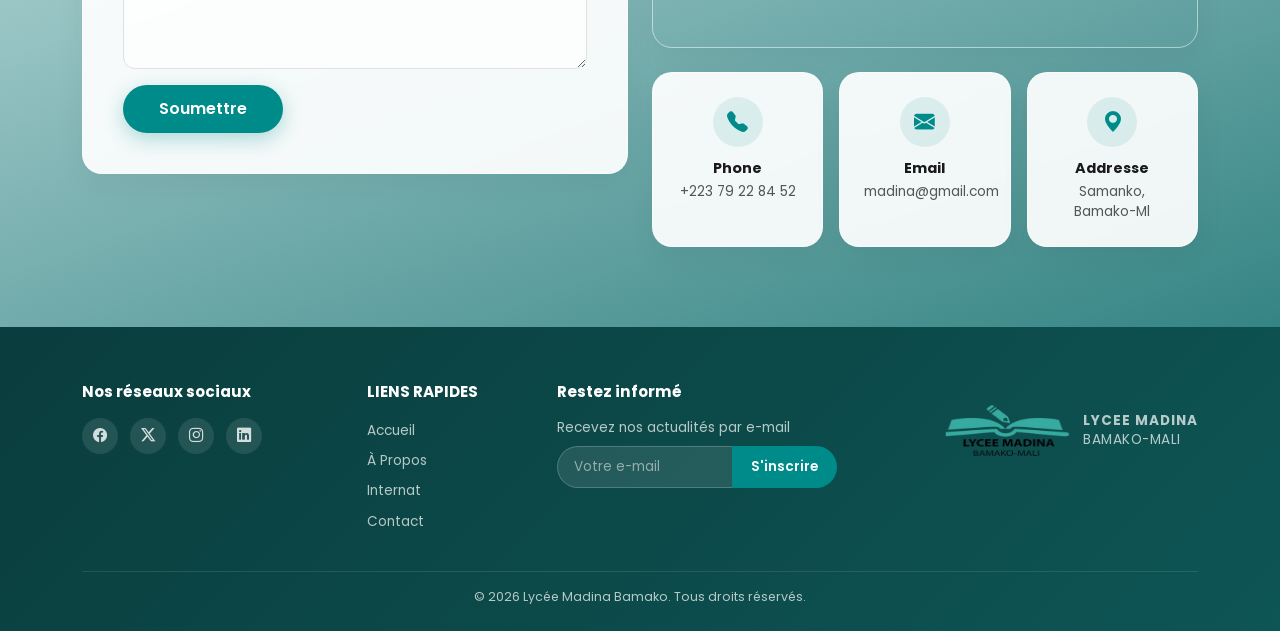
==== commit 775a6c09: "mise à jour fichier google" ====
--- a/index.html
+++ b/index.html
@@ -4,19 +4,45 @@
 <head>
   <meta charset="UTF-8">
   <meta name="viewport" content="width=device-width, initial-scale=1.0">
-  <title>Lycée Madina Bamako — Excellence Éducative au Mali</title>
+  <title>Lycée Madina Bamako — Lycée Privé d'Excellence au Mali | Internat & Bac 98%</title>
   <meta name="description"
-    content="Lycée Madina à Bamako, Mali. Meilleure école avec internat, 98% de taux de réussite au Bac. Inscriptions ouvertes pour l'année scolaire.">
+    content="Lycée Privé Madina à Bamako, Mali — Lycée d'excellence avec internat moderne. 98% de taux de réussite au Baccalauréat. Filières TSE & TSExp. Inscriptions ouvertes pour l'année scolaire 2026-2027. Contactez-nous au +223 79 22 84 52.">
   <meta name="keywords"
-    content="Lycée Bamako, Internat Mali, Meilleure école Mali, Lycée Madina, École Bamako, Éducation Mali">
-  <meta name="author" content="Lycée Madina">
-  <meta name="robots" content="index, follow">
-  <link rel="canonical" href="https://www.lyceemadina.ml/">
-  <meta property="og:title" content="Lycée Madina Bamako — Excellence Éducative au Mali">
+    content="Lycée Madina, lycee madina, Lycée Privé Madina, lycee prive madina, Lycée Madina Bamako, lycee madina bamako, Lycée Bamako, meilleur lycée Bamako, meilleure école Bamako, meilleur lycée Mali, école Bamako, Internat Bamako, internat lycée Mali, internat scolaire Bamako, inscription lycée Bamako, inscription lycée Mali, école secondaire Bamako, éducation Mali, baccalauréat Mali, TSE TSExp Bamako, Lycée Privé Bamako, Samanko école, lycée Samanko, MADINA Bamako, lycée excellence Mali">
+  <meta name="author" content="Lycée Privé Madina Bamako">
+  <meta name="robots" content="index, follow, max-image-preview:large, max-snippet:-1, max-video-preview:-1">
+  <link rel="canonical" href="https://lyceemadina.netlify.app/">
+  <link rel="icon" type="image/png" href="Images/logo/logo-removebg-4">
+  <link rel="apple-touch-icon" href="Images/logo/logo-removebg-4">
+
+  <!-- Geo Meta Tags — Local SEO Mali -->
+  <meta name="geo.region" content="ML-BKO">
+  <meta name="geo.placename" content="Bamako, Mali">
+  <meta name="geo.position" content="12.638618;-8.030735">
+  <meta name="ICBM" content="12.638618, -8.030735">
+  <meta name="language" content="French">
+  <meta name="revisit-after" content="7 days">
+
+  <!-- Open Graph / Facebook -->
+  <meta property="og:site_name" content="Lycée Privé Madina Bamako">
+  <meta property="og:title" content="Lycée Madina Bamako — Lycée Privé d'Excellence au Mali">
   <meta property="og:description"
-    content="Lycée d'excellence à Bamako avec internat. 98% de réussite au Bac, 1500+ élèves, 30+ années d'expérience.">
+    content="Lycée d'excellence à Bamako avec internat moderne. 98% de réussite au Baccalauréat, filières TSE & TSExp. Inscriptions ouvertes.">
   <meta property="og:type" content="website">
+  <meta property="og:url" content="https://lyceemadina.netlify.app/">
+  <meta property="og:image" content="https://lyceemadina.netlify.app/Images/meilleureleve/ES.jpeg">
+  <meta property="og:image:width" content="1200">
+  <meta property="og:image:height" content="630">
+  <meta property="og:image:alt" content="Lycée Privé Madina — Campus à Bamako, Mali">
   <meta property="og:locale" content="fr_ML">
+
+  <!-- Twitter Card -->
+  <meta name="twitter:card" content="summary_large_image">
+  <meta name="twitter:title" content="Lycée Madina Bamako — Excellence Éducative au Mali">
+  <meta name="twitter:description" content="Lycée d'excellence à Bamako avec internat. 98% de réussite au Bac. Inscriptions ouvertes.">
+  <meta name="twitter:image" content="https://lyceemadina.netlify.app/Images/meilleureleve/ES.jpeg">
+  <meta name="twitter:image:alt" content="Lycée Privé Madina Bamako Mali">
+
   <!-- Bootstrap 5.3 CSS -->
   <link href="https://cdn.jsdelivr.net/npm/bootstrap@5.3.3/dist/css/bootstrap.min.css" rel="stylesheet">
   <!-- Bootstrap Icons -->
@@ -29,25 +55,82 @@
   <!-- Custom CSS -->
   <link rel="stylesheet" href="style.css">
 
-  <!-- JSON-LD Schema.org — EducationalOrganization -->
+  <!-- JSON-LD Schema.org — WebSite -->
   <script type="application/ld+json">
   {
     "@context": "https://schema.org",
-    "@type": "EducationalOrganization",
-    "name": "Lycée Madina",
-    "description": "Lycée d'excellence à Bamako, Mali. Internat, programmes académiques de haut niveau, et 98% de taux de réussite au Baccalauréat.",
-    "url": "https://www.lyceemadina.ml",
+    "@type": "WebSite",
+    "name": "Lycée Privé Madina",
+    "alternateName": ["Lycée Madina", "Lycee Madina", "LYCEE PRIVE MADINA", "Lycée Madina Bamako"],
+    "url": "https://lyceemadina.netlify.app"
+  }
+  </script>
+
+  <!-- JSON-LD Schema.org — EducationalOrganization + HighSchool -->
+  <script type="application/ld+json">
+  {
+    "@context": "https://schema.org",
+    "@type": ["EducationalOrganization", "HighSchool"],
+    "name": "Lycée Privé Madina",
+    "alternateName": ["Lycée Madina", "Lycee Madina", "LYCEE PRIVE MADINA", "Lycée Madina Bamako"],
+    "description": "Lycée privé d'excellence à Bamako, Mali. Internat moderne, programmes académiques de haut niveau (TSE & TSExp), et 98% de taux de réussite au Baccalauréat depuis 2021.",
+    "url": "https://lyceemadina.netlify.app",
+    "logo": "https://lyceemadina.netlify.app/Images/logo/logo-removebg-4",
+    "image": "https://lyceemadina.netlify.app/Images/meilleureleve/ES.jpeg",
     "address": {
       "@type": "PostalAddress",
-      "streetAddress": "Samako, Bamako",
+      "streetAddress": "Samanko",
       "addressLocality": "Bamako",
+      "addressRegion": "District de Bamako",
       "addressCountry": "ML"
     },
-    "telephone": "+223 79 22 84 52",
-    "email": "info@gmail.com",
-    "foundingDate": "1994",
-    "numberOfStudents": "1500",
-    "areaServed": "Mali"
+    "geo": {
+      "@type": "GeoCoordinates",
+      "latitude": "12.638618",
+      "longitude": "-8.030735"
+    },
+    "telephone": "+22379228452",
+    "email": "madina@gmail.com",
+    "foundingDate": "2010",
+    "numberOfStudents": "200",
+    "areaServed": {
+      "@type": "Country",
+      "name": "Mali"
+    },
+    "sameAs": [
+      "https://www.facebook.com/share/1CJzW5TTKQ/?mibextid=wwXIfr",
+      "https://www.instagram.com/lycee.prive.madina"
+    ],
+    "hasOfferCatalog": {
+      "@type": "OfferCatalog",
+      "name": "Programmes Académiques",
+      "itemListElement": [
+        {
+          "@type": "Offer",
+          "itemOffered": {
+            "@type": "EducationalOccupationalProgram",
+            "name": "10ème Commune Générale",
+            "description": "Tronc commun scientifique"
+          }
+        },
+        {
+          "@type": "Offer",
+          "itemOffered": {
+            "@type": "EducationalOccupationalProgram",
+            "name": "Terminale Sciences Exactes (TSE)",
+            "description": "Parcours mathématiques et physique-chimie"
+          }
+        },
+        {
+          "@type": "Offer",
+          "itemOffered": {
+            "@type": "EducationalOccupationalProgram",
+            "name": "Terminale Sciences Expérimentales (TSExp)",
+            "description": "Parcours biologie et sciences expérimentales"
+          }
+        }
+      ]
+    }
   }
   </script>
 </head>
